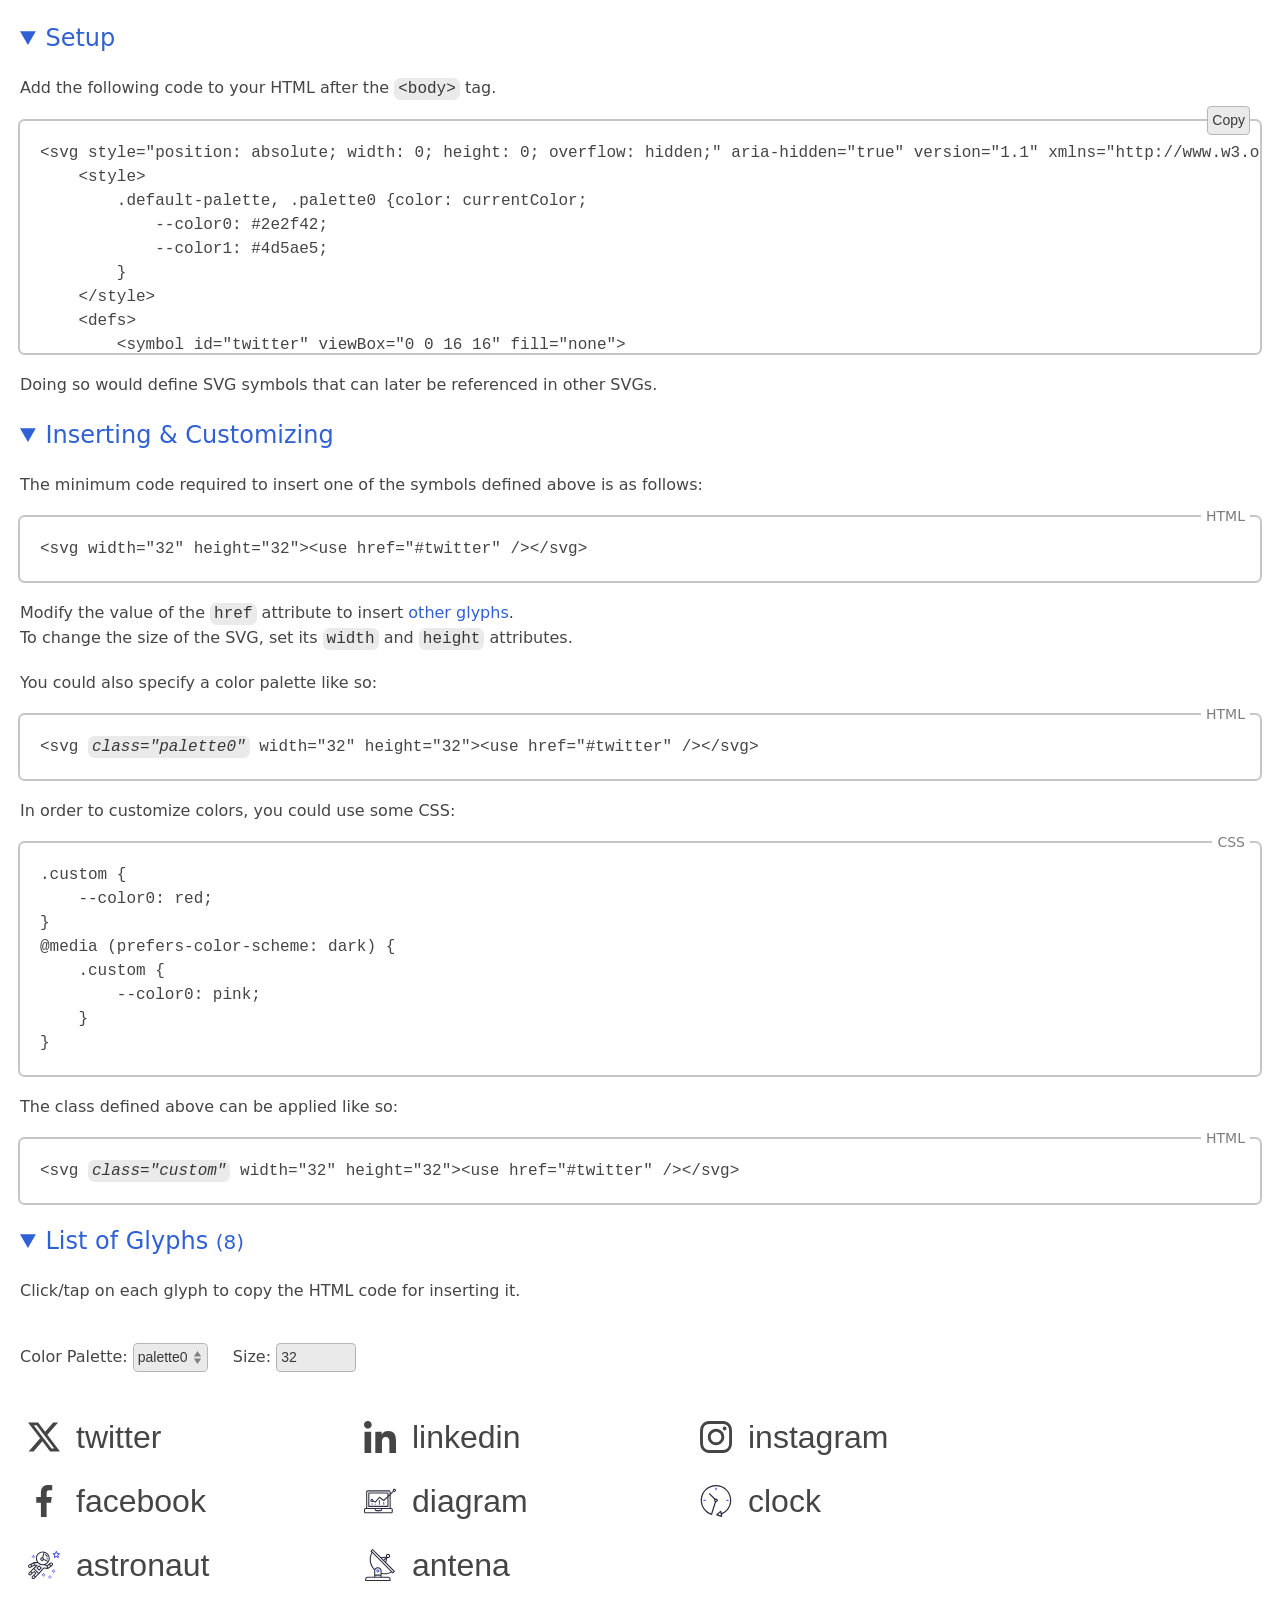
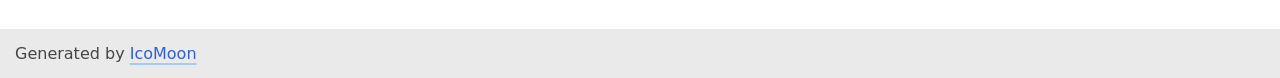
==== images/demo.html @ 9a9a21f9 "Initial commit" ====
<!doctype html>
<html lang="en">
<head>
    <title>SVG symbol defs | Demo &amp; Reference</title>
    <meta charset="utf-8">
    <meta name="viewport" content="width=device-width, initial-scale=1">
    <meta name="description" content="">
    <!-- The following CSS is not required for using generated glyphs. -->
    <style>::selection{color:var(--off7);background:var(--blue2)}a{color:var(--blue0);text-decoration:none}a:active{color:var(--off7)}@media (hover){a:hover{color:var(--off7)}}.decoratedLinks a{text-decoration:underline;text-decoration-thickness:2px;text-decoration-skip-ink:none;text-decoration-color:var(--color, var(--blue2));text-underline-offset:4px;transition:text-decoration .3s,text-decoration-color .5s,text-underline-offset .3s,color .2s}.decoratedLinks a:hover{--color: var(--off5);text-underline-offset:6px}.decoratedLinks ._noLine,.undecoratedLinks a{text-decoration:none}.decoratedLinks a:focus-visible{text-decoration:none}@keyframes focusRingAnimation{0%{outline-width:4px}}:root,:root.light{color-scheme:light;background:var(--on2);color:var(--fg);font-family:ui-sans-serif,system-ui,-apple-system,sans-serif;font-size:16px;line-height:1.5;--bg: #eaeaea;--fg: #454545;--red-rgb: 215, 0, 21;--red: rgb(var(--red-rgb));--orange: rgb(242, 141, 0);--green: #00a100;--focus: rgba(0, 195, 255, .8);--blue0: #3060d5;--blue2: #a2ccf2;--on2: #fff;--off4: rgba(0, 0, 0, .2254);--off5: rgba(0, 0, 0, .5127);--off6: rgba(0, 0, 0, .7659);--off7: #000}@media (prefers-color-scheme: dark){:root{color-scheme:dark;--bg: #242424;--fg: #bababa;--red-rgb: 255, 105, 97;--red: rgb(var(--red-rgb));--orange: rgb(255, 159, 10);--green: #5eba6e;--focus: rgba(0, 137, 179, .8);--blue0: #8abbef;--blue2: #3e6486;--on2: #000;--off4: rgba(255, 255, 255, .1649);--off5: rgba(255, 255, 255, .4257);--off6: rgba(255, 255, 255, .8142);--off7: #fff}}:root.dark{color-scheme:dark;--bg: #242424;--fg: #bababa;--red-rgb: 255, 105, 97;--red: rgb(var(--red-rgb));--orange: rgb(255, 159, 10);--green: #5eba6e;--focus: rgba(0, 137, 179, .8);--blue0: #8abbef;--blue2: #3e6486;--on2: #000;--off4: rgba(255, 255, 255, .1649);--off5: rgba(255, 255, 255, .4257);--off6: rgba(255, 255, 255, .8142);--off7: #fff}.mvn{margin-bottom:0;margin-top:0}.rltv{position:relative}.monospace,code,pre{font-family:ui-monospace,SFMono-Regular,SF Mono,Menlo,Consolas,Liberation Mono,monospace}body{margin:0;min-height:calc(100vh - 20px);padding-top:20px}details,section{padding:0 20px}details{margin-bottom:20px}details[open]{margin-bottom:0}summary{color:var(--blue0);cursor:default;font-size:1.5em;width:fit-content}summary:hover,summary:active{color:var(--off7)}h1,summary{font-weight:500}h1,strong,code,em{color:var(--off6)}code,em{background:var(--bg);box-shadow:0 0 0 2px var(--bg);margin:0 2px;padding:0 2px}footer{background:var(--bg);line-height:19px;margin-top:20px;padding:15px;position:sticky;top:100%}p{max-width:76ch}p,pre{margin-bottom:20px;margin-top:20px}ul{list-style-position:inside;margin:20px 0;padding:20px}.br0,a,button,code,em,input,pre,select,summary,textarea,ul{border-radius:4.5px}input,select,.copy{box-shadow:inset 0 0 0 1px var(--off4);background-color:var(--bg);border:0;color:var(--off6);font-size:14px;line-height:19px;margin:0;padding:5px}input:hover,input:active,select:hover,select:active,.copy:hover,.copy:active{color:var(--off7);box-shadow:inset 0 0 0 1px var(--off5)}input:focus,select:focus,.copy:focus{box-shadow:none}select{appearance:none;background-image:url([data-uri]);background-position:right center;background-repeat:no-repeat;background-size:1.5em 50%;padding-right:20px}label{display:inline-block;margin:20px 20px 0 0}:focus-visible{outline:3px solid;outline-color:var(--focus);box-shadow:none}:focus-visible:not(:invalid){animation:focusRingAnimation .2s}pre{box-shadow:0 0 0 2px var(--off4);overflow:scroll;padding:20px;position:relative}textarea{background:none;border:0;box-shadow:0 0 0 2px var(--off4);color:var(--fg);display:block;font-size:1rem;margin:10px 0;min-height:1.5em;padding:5px;resize:vertical;width:calc(100% - 10px)}[data-lang]{position:relative}[data-lang]:after{background:var(--on2);border-radius:4.5px;color:var(--off5);content:attr(data-lang);font-size:14px;line-height:1;padding:2px 5px;position:absolute;right:10px;top:-.7em}.copy{position:absolute;right:10px;top:-15px}.copy:disabled{background:var(--on2);box-shadow:inset 0 0 0 1px var(--green);color:var(--green);font-weight:600}
._demo_glyphs {
    background: var(--background, transparent);
    display: flex;
    flex-wrap: wrap;
    margin: 20px -20px 0;
    padding: 5px 20px 20px;
}

._demo_glyph {
    background: none;
    border: none;
    color: var(--color);
    font-family: sans-serif !important;
    font-size: var(--glyph-size);
    line-height: 1;
    margin: 1rem 1rem 0 0;
    overflow: hidden;
    padding: 0.5rem;
    padding: max(0.5rem, 0.15625em);
    text-align: left;
    text-overflow: ellipsis;
    white-space: nowrap;
    width: 10em;
    width: max(10em, 15rem);
}
._demo_glyph span {
    pointer-events: none;
}
.glyphTitle {
    overflow: hidden;
    text-overflow: ellipsis;
    line-height: 1.25;
}
button._demo_glyph:hover {
    box-shadow: 0 0 0 2px var(--color, var(--off4));
}
button._demo_glyph:active {
    box-shadow: 0 0 0 2px var(--color, var(--fg));
}
button._demo_glyph._demo_copied {
    box-shadow: 0 0 0 2px var(--green);
}
._demo_copied {
    position: relative;
}
._demo_copied::before {
    content: "";
}
._demo_copied::after {
    align-items: center;
    background: linear-gradient(to left, var(--background, var(--on2)) 8ch, transparent);
    color: var(--color, var(--green));
    content: "✓ Copied";
    display: flex;
    font-family: ui-sans-serif,system-ui,-apple-system,sans-serif !important;
    font-size: max(1rem, 0.5em);
    height: 100%;
    justify-content: right;
    line-height: 1;
    padding-right: 0.5em;
    position: absolute;
    right: 0;
    top: 0;
    width: 50%;
}
#_demo_defs-wrapper {position: relative;} #_demo_setup {max-height: 8lh;} #_demo_size {width: 5em;} ._demo_glyph svg {vertical-align: top; flex-shrink: 0; margin-right: 1rem; pointer-events: none;} body {--glyph-size: 32px;}</style>
</head>
<body>
<svg style="position: absolute; width: 0; height: 0; overflow: hidden;" aria-hidden="true" version="1.1" xmlns="http://www.w3.org/2000/svg" xmlns:xlink="http://www.w3.org/1999/xlink">
    <style>
        .default-palette, .palette0 {color: currentColor;
            --color0: #2e2f42;
            --color1: #4d5ae5;
        }
    </style>
    <defs>
        <symbol id="twitter" viewBox="0 0 16 16" fill="none">
            <path fill="currentColor" d="M12.6 0.75h2.454l-5.36 6.142L16 15.25h-4.937l-3.867-5.07-4.425 5.07H0.316l5.733-6.57L0 0.75h5.063l3.495 4.633zM11.74 13.778h1.36L4.323 2.145H2.865z" />
            <defs>
                <clipPath id="clip0_1090495_2">
                    <rect fill="#fff" width="16" height="16" />
                </clipPath>
            </defs>
        </symbol>
        <symbol id="linkedin" viewBox="0 0 16 16" fill="none">
            <g fill="currentColor" clip-path="url(#clip0_1090495_2)">
                <path d="M15.996 16l4e-3-6e-4v-5.868c0-2.8707-0.618-5.082-3.974-5.082-1.6133 0-2.696 0.8853-3.138 1.7246l-0.0466 0 0-1.4566-3.182 0 0 10.682h3.3133V10.71c0-1.3926 0.264-2.7393 1.9887-2.7393 1.6993 0 1.7246 1.5893 1.7246 2.8287V16z" />
                <path d="M0.264 5.318l3.3174 0 0 10.682H0.264z" />
                <path d="M1.9214 0C0.8607 0 0 0.8607 0 1.9213s0.8607 1.9394 1.9214 1.9394 1.9213-0.8787 1.9213-1.9394C3.842 0.8607 2.9814 0 1.9214 0z" />
            </g>
        </symbol>
        <symbol id="instagram" viewBox="0 0 16 16" fill="none">
            <g fill="currentColor" clip-path="url(#clip0_1090495_2)">
                <path d="M15.9843 4.704c-0.0375-0.8501-0.175-1.4346-0.3719-1.941-0.2032-0.5376-0.5157-1.0189-0.9252-1.419-0.4001-0.4063-0.8846-0.7221-1.4159-0.922-0.5094-0.197-1.0908-0.3345-1.941-0.3719C10.4738 94e-4 10.2019 0 8.0296 0 5.8573 0 5.5854 94e-4 4.7321 0.0469 3.882 0.0844 3.2975 0.222 2.7912 0.4188 2.2535 0.6219 1.7722 0.9345 1.3721 1.344 0.9658 1.7441 0.6501 2.2286 0.45 2.7599 0.2531 3.2694 0.1156 3.8507 0.0781 4.7009c-0.0406 0.8565-0.05 1.1284-0.05 3.3007 0 2.1723 94e-4 2.4442 0.0469 3.2975 0.0374 0.8501 0.175 1.4346 0.372 1.941 0.2031 0.5376 0.5188 1.0189 0.9251 1.419 0.4001 0.4063 0.8846 0.7221 1.4159 0.9221 0.5095 0.1969 1.0908 0.3344 1.9411 0.3719C5.5823 15.9907 5.8543 16 8.0266 16c2.1723 0 2.4442-93e-4 3.2975-0.0469 0.8501-0.0375 1.4346-0.175 1.9409-0.3719 1.0753-0.4158 1.9254-1.2659 2.3412-2.3411 0.1968-0.5095 0.3344-1.0909 0.3719-1.941 0.0375-0.8533 0.0469-1.1252 0.0469-3.2975 0-2.1723-32e-4-2.4442-0.0407-3.2976zM14.5435 11.2366c-0.0345 0.7814-0.1657 1.2033-0.2751 1.4846-0.2689 0.6971-0.8221 1.2503-1.5191 1.5191-0.2813 0.1094-0.7063 0.2407-1.4847 0.275-0.8439 0.0376-1.097 0.0469-3.2318 0.0469-2.1348 0-2.3911-93e-4-3.232-0.0469-0.7814-0.0343-1.2033-0.1656-1.4846-0.275-0.3469-0.1282-0.6626-0.3313-0.9189-0.597-0.2657-0.2595-0.4688-0.572-0.597-0.9189-0.1094-0.2813-0.2407-0.7064-0.275-1.4847-0.0376-0.8439-0.0469-1.0971-0.0469-3.2319 0-2.1348 93e-4-2.3911 0.0469-3.2318 0.0343-0.7814 0.1656-1.2034 0.275-1.4847 0.1282-0.347 0.3313-0.6626 0.6002-0.919 0.2593-0.2657 0.5719-0.4688 0.9189-0.5969C3.6007 1.666 4.0258 1.5347 4.804 1.5003 5.6479 1.4628 5.9012 1.4534 8.0359 1.4534c2.1379 0 2.391 94e-4 3.2319 0.0469 0.7814 0.0344 1.2034 0.1657 1.4847 0.2751 0.3468 0.1281 0.6626 0.3312 0.9189 0.5969 0.2656 0.2594 0.4688 0.572 0.597 0.919 0.1094 0.2813 0.2406 0.7063 0.2751 1.4847 0.0375 0.8439 0.0469 1.097 0.0469 3.2318 0 2.1348-94e-4 2.3849-0.0469 3.2288z" />
                <path d="M8.0297 3.8914c-2.2692 0-4.1102 1.8409-4.1102 4.1101 0 2.2693 1.841 4.1102 4.1102 4.1102 2.2692 0 4.1101-1.8409 4.1101-4.1102 0-2.2692-1.8409-4.1101-4.1102-4.1101zM8.0297 10.6677c-1.4721 0-2.6662-1.194-2.6662-2.6662s1.1941-2.6661 2.6662-2.6661c1.4722 0 2.6661 1.1939 2.6661 2.6661s-1.1939 2.6662-2.6661 2.6662z" />
                <path d="M13.262 3.7289c0 0.5299-0.4297 0.9595-0.9597 0.9595-0.5299 0-0.9595-0.4296-0.9595-0.9595 0-0.53 0.4296-0.9596 0.9595-0.9596 0.53 0 0.9597 0.4296 0.9597 0.9596z" />
            </g>
        </symbol>
        <symbol id="facebook" viewBox="0 0 16 16" fill="none">
            <path fill="currentColor" d="M10.6647 2.6567l1.4606 0v-2.544C11.8733 0.078 11.0067 0 9.9973 0 7.8913 0 6.4487 1.3247 6.4487 3.7593l0 2.2407h-2.324l0 2.844h2.324l0 7.156H9.298V8.8447l2.23 0 0.354-2.844-2.5847 0 0-1.9594c7e-4-0.822 0.222-1.3846 1.3674-1.3846z" />
        </symbol>
        <symbol id="diagram" viewBox="0 0 64 64" fill="none">
            <g fill="var(--color1, #4d5ae5)" clip-path="url(#clip0_1065735_1558)">
                <path d="M29.851 29.9292h2.1323v9.595H29.851z" />
                <path d="M38.3799 34.1936h2.1322v5.3306h-2.1322z" />
                <path d="M21.3222 37.392h2.1322v2.1322h-2.1322z" />
                <path d="M14.9255 36.3258h2.1322v3.1983h-2.1322z" />
                <path fill="var(--color0, #2e2f42)" d="M3.1983 56.5819h51.1732c1.7663 0 3.1984-1.432 3.1984-3.1983v-4.2644c0-1.7663-1.4321-3.1984-3.1984-3.1984h-1.0661V19.3342l6.0557-5.7366c1.4055 0.6929 3.1067 0.2723 4.0265-0.9973 0.9204-1.2692 0.7913-3.0167-0.305-4.1369S60.2424 7.176 58.953 8.0677c-1.2889 0.8923-1.747 2.5836-1.0849 4.0042l-4.5627 4.3253v-2.4596c0-1.7663-1.432-3.1983-3.1983-3.1983H7.4628c-1.7663 0-3.1984 1.432-3.1984 3.1983l0 31.9832H3.1983C1.4321 45.9208 0 47.3529 0 49.1192v4.2644c0 1.7663 1.4321 3.1983 3.1983 3.1983zM60.7682 9.6731c0.5887 0 1.0661 0.4774 1.0661 1.0662 0 0.5887-0.4774 1.0661-1.0661 1.0661-0.5888 0-1.0661-0.4774-1.0661-1.0661 0-0.5888 0.4773-1.0662 1.0661-1.0662zM6.3967 13.9376c0-0.5888 0.4773-1.0661 1.0661-1.0661h42.6443c0.5887 0 1.0661 0.4773 1.0661 1.0661v4.4773l-2.1322 2.026v-4.3711c0-0.5888-0.4774-1.0661-1.0661-1.0661H9.595c-0.5888 0-1.0661 0.4773-1.0661 1.0661l0 26.6527c0 0.5888 0.4773 1.0661 1.0661 1.0661h38.3799c0.5887 0 1.0661-0.4773 1.0661-1.0661V23.3738l2.1322-2.0203v24.5673H6.3967zM15.9916 27.797c-1.4424-42e-4-2.709 0.9568-3.0926 2.3472-0.3837 1.3904 0.2103 2.8652 1.4508 3.6012 1.24 0.7361 2.8199 0.5513 3.8563-0.4518l3.7059 1.8594c0.4305 0.2155 0.9526 0.1146 1.2727-0.2452l7.8777-8.8625 7.7438 5.8027c0.4154 0.3113 0.9954 0.278 1.3722-0.0786l6.7304-6.3753v16.2623H10.6611V17.1359h36.2477v5.3207l-7.543 7.1431-7.8089-5.8542c-0.4435-0.3322-1.0677-0.2697-1.4362 0.1442l-7.9859 8.9854-2.9855-1.493c0.0219-0.1281 0.0354-0.2572 0.0407-0.3868 0-1.7662-1.4321-3.1983-3.1984-3.1983zM17.0577 30.9953c0 0.5888-0.4773 1.0661-1.0661 1.0661-0.5887 0-1.0661-0.4773-1.0661-1.0661 0-0.5887 0.4774-1.0661 1.0661-1.0661 0.5888 0 1.0661 0.4774 1.0661 1.0661zM23.4544 48.0531h10.6611v1.0661c0 0.5887-0.4774 1.0661-1.0661 1.0661h-8.5289c-0.5888 0-1.0661-0.4774-1.0661-1.0661zM2.1322 49.1192c0-0.5888 0.4774-1.0661 1.0661-1.0661h18.1239v1.0661c0 1.7662 1.432 3.1983 3.1983 3.1983h8.5289c1.7662 0 3.1983-1.4321 3.1983-3.1983v-1.0661h18.1238c0.5888 0 1.0661 0.4773 1.0661 1.0661v4.2644c0 0.5887-0.4773 1.0661-1.0661 1.0661H3.1983c-0.5887 0-1.0661-0.4774-1.0661-1.0661z" />
            </g>
            <defs>
                <clipPath id="clip0_1065735_1558">
                    <rect fill="#fff" width="64" height="64" />
                </clipPath>
            </defs>
        </symbol>
        <symbol id="clock" viewBox="0 0 64 64" fill="var(--color1, #4d5ae5)">
            <path fill="var(--color0, #2e2f42)" d="M62.5933 30.6025C62.5899 13.6978 48.8828-34e-4 31.9776 0 15.0728 34e-4 1.3716 13.7109 1.375 30.6157c3e-3 13.3159 8.6138 25.1021 21.2989 29.1524 0.121 0.0381 0.247 0.0576 0.3735 0.0571 0.2412-5e-4 0.4775-0.0649 0.685-0.1875 0.2701-0.1597 0.4717-0.4136 0.5665-0.7129l7.7299-24.5c2.1133-0.0107 3.8174-1.7329 3.8062-3.8457-0.0108-2.1133-1.7324-3.8174-3.8457-3.8066-0.5684 24e-4-1.1294 0.1333-1.6402 0.3828L20.1372 16.9419c-0.5068-0.4893-1.3139-0.4751-1.8032 0.0312-0.4775 0.4947-0.4775 1.2779 0 1.7725l10.2066 10.2183c-0.7832 1.5986-0.3355 3.5283 1.0727 4.6181l-7.3652 23.3457C7.6924 51.5659 0.2393 35.4199 5.6011 20.8643 10.9629 6.3086 27.1089-1.1445 41.6646 4.2173c14.5556 5.3618 22.0088 21.5083 16.647 36.0635-2.6197 7.1113-8.002 12.8623-14.9244 15.9467l-0.7959-3.7485c-0.1455-0.689-0.8227-1.1294-1.5117-0.9834-0.2173 0.0464-0.4189 0.1485-0.5849 0.2964l-7.6739 6.8511c-0.5263 0.4682-0.5732 1.2744-0.1045 1.8008 0.1524 0.1709 0.3477 0.2978 0.5664 0.3676l9.7974 3.127c0.6704 0.2153 1.3887-0.1533 1.604-0.8242 0.0684-0.2119 0.0796-0.4375 0.0337-0.6553l-0.7822-3.6782c11.3286-4.7759 18.6841-15.8843 18.6577-28.1783zM31.9844 29.3272c0.7041 0 1.2754 0.5712 1.2754 1.2753 0 0.7046-0.5713 1.2754-1.2754 1.2754-0.7046 0-1.2754-0.5708-1.2754-1.2754 0-0.7041 0.5708-1.2753 1.2754-1.2753zM36.1851 59.0552l4.3681-3.8965 1.2056 5.6807z" />
            <path d="M30.709 6.3701v2.5508c0 0.7046 0.5708 1.2754 1.2754 1.2754 0.7041 0 1.2754-0.5708 1.2754-1.2754V6.3701c0-0.7041-0.5713-1.2754-1.2754-1.2754-0.7046 0-1.2754 0.5713-1.2754 1.2754z" />
            <path d="M7.752 29.3271c-0.7046 0-1.2754 0.5713-1.2754 1.2754 0 0.7046 0.5708 1.2754 1.2754 1.2754h2.5508c0.7045 0 1.2753-0.5708 1.2753-1.2754 0-0.7041-0.5708-1.2754-1.2753-1.2754z" />
            <path d="M56.2163 31.8779c0.7046 0 1.2754-0.5708 1.2754-1.2754 0-0.7041-0.5708-1.2754-1.2754-1.2754h-2.5508c-0.7041 0-1.2754 0.5713-1.2754 1.2754 0 0.7046 0.5713 1.2754 1.2754 1.2754z" />
        </symbol>
        <symbol id="astronaut" viewBox="0 0 64 64" fill="var(--color1, #4d5ae5)">
            <path d="M63.9481 9.0481c-0.1259-0.3851-0.4587-0.6666-0.8608-0.7254L59.2665 7.767 57.5566 4.3046c-0.3584-0.7297-1.5541-0.7297-1.9125-1e-4L53.9342 7.767l-3.821 0.5559c-0.4021 0.0586-0.7348 0.3392-0.8618 0.7253-0.1248 0.3861-0.0214 0.8106 0.2698 1.0933l2.766 2.6956-0.6528 3.8059c-0.0683 0.4 0.096 0.8043 0.4235 1.0433 0.3318 0.2411 0.7648 0.2709 1.1243 0.081l3.4176-1.7974 3.4177 1.7974c0.1558 0.0821 0.3275 0.1226 0.4971 0.1226 0.2208 0 0.4417-0.0682 0.6273-0.2037 0.3285-0.2389 0.4928-0.6433 0.4235-1.0433l-0.6527-3.8059 2.7659-2.6956c0.2897-0.2837 0.3944-0.7073 0.2695-1.0934zM59.0223 11.702c-0.2507 0.2443-0.3659 0.5984-0.3062 0.9441l0.3819 2.2282-2.001-1.0517c-0.1558-0.0822-0.3264-0.1227-0.4972-0.1227-0.1706 0-0.3402 0.0405-0.4971 0.1227l-2.0011 1.0517 0.3818-2.2282c0.0598-0.3457-0.0555-0.6987-0.3061-0.9441l-1.6203-1.5786 2.2379-0.3254c0.3478-0.0501 0.6476-0.2687 0.8033-0.5835l1.0005-2.0267 1.0005 2.0266c0.1558 0.3146 0.4555 0.5334 0.8033 0.5835l2.2379 0.3254z" />
            <path d="M52.2669 41.0444h-2.1334v2.1334h2.1334z" />
            <path d="M52.2669 45.3112h-2.1334v2.1334h2.1334z" />
            <path d="M54.4004 43.1778h-2.1335v2.1334h2.1335z" />
            <path d="M50.1335 43.1778h-2.1333v2.1334h2.1333z" />
            <path d="M44.8001 52.778h-2.1334v2.1333h2.1334z" />
            <path d="M44.8001 57.0446h-2.1334v2.1334h2.1334z" />
            <path d="M46.9336 54.9114l-2.1335-1e-4v2.1333l2.1335 2e-4z" />
            <path d="M42.6667 54.9113l-2.1334 1e-4v2.1334l2.1334-2e-4z" />
            <path d="M32 48.5113h-2.1334v2.1334H32z" />
            <path d="M32 52.778h-2.1334v2.1333H32z" />
            <path d="M34.1334 50.6445 32 50.6447v2.1333l2.1334-1e-4z" />
            <path d="M29.8666 50.6447l-2.1334-2e-4v2.1334l2.1334 1e-4z" />
            <path d="M11.733 12.244H9.5996l0 2.1334h2.1334z" />
            <path d="M11.733 16.5107H9.5996l0 2.1335h2.1334z" />
            <path d="M13.8663 14.3774H11.733v2.1333l2.1333 1e-4z" />
            <path d="M9.5996 14.3774H7.4662l0 2.1334 2.1334-1e-4z" />
            <path fill="var(--color0, #2e2f42)" d="M49.4295 28.3189c-0.5749-0.7755-1.4186-1.2746-2.3765-1.4091-0.9622-0.1365-1.9116 0.1162-2.6796 0.704l-2.5035 1.9189-11e-4 11e-4-3.7954 2.8342-2.7157-1.0817c4.8427-2.1728 8.2273-7.0166 8.2273-12.6402 0-7.646-6.2454-13.8668-13.9223-13.8668s-13.9222 6.2208-13.9222 13.8668c0 2.7713 0.8287 5.3484 2.24 7.5169l-5.5276-0.048c-32e-4 0-64e-4 0-96e-4 0-0.0171 0-0.0309 85e-4-0.0469 96e-4-0.1056 43e-4-0.2091 0.0257-0.3104 0.0619-0.0256 96e-4-0.0522 0.015-0.0767 0.0266-0.0128 54e-4-0.0256 64e-4-0.0384 0.0128l-6.4662 3.1925c-11e-4 0-21e-4 0-21e-4 1e-3l-3.7868 1.8211c-0.0417 0.0181-0.0843 0.0426-0.1259 0.0703-1.5094 1.0048-2.0236 2.9782-1.1968 4.591 0.4405 0.8576 1.1904 1.4891 2.112 1.7781 0.3553 0.1109 0.7179 0.1654 1.0784 0.1654 0.5793 0 1.1532-0.1419 1.6789-0.4224l2.7756-1.4762 4.528-2.3382 2.7137-0.016L4.3963 44.4237c-1e-3 11e-4-21e-4 11e-4-33e-4 21e-4l-2.6774 2.6666c-0.6325 0.6294-0.9802 1.4646-0.9802 2.3553 0 0.8897 0.3477 1.7269 0.9802 2.3574 0.6497 0.6464 1.5041 0.9707 2.3584 0.9707 0.8556 0 1.7088-0.3243 2.3606-0.9707l2.6283-2.6176 3.4816-2.5996 1.8017 1.7942-3.5233 3.5083c-1e-3 11e-4-21e-4 11e-4-33e-4 21e-4l-2.6774 2.6667c-0.6325 0.6294-0.9802 1.4645-0.9802 2.3553 0 0.8896 0.3477 1.7269 0.9802 2.3574 0.6497 0.6464 1.5052 0.9706 2.3596 0.9706 0.8544 0 1.7099-0.3242 2.3605-0.9706l6.9632-6.9334c12e-4-11e-4 12e-4-21e-4 22e-4-32e-4l2.0192-2.0001-75e-4-75e-4c0.0128-0.0127 0.0309-0.0171 0.0438-0.0308l10.3319-11.3165 6.942 0.9878c0.0501 75e-4 0.1002 0.0106 0.1504 0.0106 0.1291 0 0.2538-0.0308 0.3744-0.0767 0.0352-0.0128 0.0661-0.0299 0.0992-0.0469 0.0384-0.0192 0.0789-0.0299 0.1153-0.0544l6.4267-4.2667c0.0235-0.016 0.0362-0.0416 0.0586-0.0586 0.0256-0.0202 0.0576-0.0287 0.081-0.0512l2.5429-2.3819c1.3232-1.2398 1.5055-3.2707 0.4239-4.7235zM4.2608 35.5403c-0.3466 0.1856-0.7403 0.2228-1.1168 0.1035-0.3734-0.1163-0.6762-0.3713-0.8534-0.7158-0.3221-0.6272-0.1355-1.391 0.4288-1.8038l2.6273-1.264 0.8981 2.6251zM11.255 31.8848 8.1585 33.4849 7.2807 30.9183l4.0535-2.0011zM41.4539 18.644c0 1.8368-0.4384 3.5692-1.1979 5.119l-8.3628-3.7985c-0.0875-1.1466-0.6826-2.1504-1.5765-2.7755l2.928-9.7207c4.7554 1.5127 8.2092 5.949 8.2092 11.1757zM17.876 18.644c0-6.4695 5.2886-11.7336 11.7889-11.7336 0.5057-1e-4 1.0006 0.0426 1.4902 0.1045l-2.8641 9.5074c-0.0383-12e-4-0.0746-0.0118-0.1141-0.0118-2.0651 0-3.7452 1.6747-3.7452 3.7334s1.6801 3.7335 3.7452 3.7335c1.3888 0 2.5888-0.7669 3.2363-1.8892l7.7249 3.5094c-2.1494 2.8928-5.5895 4.7799-9.4733 4.7799-6.5002 0-11.7888-5.2641-11.7888-11.7336zM29.7887 20.244c0 0.8822-0.7233 1.6001-1.6118 1.6001s-1.6118-0.7179-1.6118-1.6001c0-0.8821 0.7233-1.6 1.6118-1.6s1.6118 0.7179 1.6118 1.6zM4.9297 50.2925c-0.4725 0.4683-1.2374 0.4673-1.7088 11e-4-0.2273-0.2272-0.352-0.5269-0.352-0.8459 0-0.3178 0.1248-0.6176 0.352-0.8426l1.9242-1.9169 1.7024 1.695zM11.3574 57.7594c-0.4725 0.4682-1.2384 0.4693-1.7099 11e-4-0.2273-0.2273-0.352-0.5269-0.352-0.8459 0-0.3179 0.1247-0.6176 0.352-0.8426l1.9254-1.9179 1.7035 1.695zM18.3208 50.8216c-12e-4 1e-3-22e-4 1e-3-33e-4 22e-4l-3.5297 3.52-1.7035-1.695 3.5264-3.5104c0 0 0 0 0-1e-3 12e-4-12e-4 22e-4-12e-4 33e-4-22e-4 0.08-0.08 0.1301-0.176 0.1792-0.2709 0.0139-0.0277 0.0405-0.0512 0.0523-0.08 0.0331-0.0821 0.0384-0.1706 0.0512-0.2571 64e-4-0.0491 0.0278-0.0949 0.0278-0.1451 0-0.0715-0.0256-0.1408-0.0405-0.2113-0.0128-0.064-0.0128-0.1291-0.0374-0.1908-0.0405-0.1003-0.1099-0.1888-0.1824-0.2753-0.0202-0.0235-0.0277-0.0534-0.0501-0.0757 0 0 0 0-11e-4 0-11e-4-1e-3-11e-4-33e-4-21e-4-43e-4l-3.214-3.2c-0.0341-0.0342-0.0778-0.048-0.1162-0.0768-0.0565-0.0437-0.1109-0.0842-0.1739-0.1152-0.0607-0.0299-0.1226-0.048-0.1866-0.0652-0.0683-0.0192-0.1344-0.0341-0.2059-0.0395-0.0651-42e-4-0.1259 22e-4-0.1909 97e-4-0.0715 85e-4-0.1386 0.0181-0.208 0.0405-0.0672 0.0213-0.1269 0.0543-0.1887 0.0896-0.0395 0.0224-0.0843 0.0299-0.1217 0.0576l-3.5466 2.6475-1.8017-1.7941 4.798-4.7723 8.7212 8.5772zM31.9584 36.7883c-0.0309-43e-4-0.0598 75e-4-0.0907 54e-4-0.0779-43e-4-0.1525 11e-4-0.2304 0.0138-0.0607 0.0107-0.1183 0.0224-0.176 0.0427-0.0682 0.0235-0.1301 0.0555-0.1931 0.0938-0.0597 0.0363-0.1141 0.0747-0.1664 0.1227-0.0256 0.0223-0.0565 0.0331-0.08 0.0586l-9.3965 10.2914-8.6561-8.5133 5.6662-5.6363c0.4171-0.416 0.4192-1.0913 32e-4-1.5094-0.2101-0.2101-0.4863-0.3136-0.7626-0.3125l-4.4374 0.0256 0.0555-3.2149 6.2081 0.0534c2.5301 2.5878 6.0587 4.2017 9.9627 4.2017 0.8747 0 1.7281-0.0907 2.559-0.2454 0.08 0.064 0.1588 0.1291 0.2592 0.1696l4.8193 1.9201 0.6613 3.2874zM40.0406 37.1445l-0.6261-3.1158 2.8928-2.16 1.8934 2.5131zM47.5478 31.4826l-1.6757 1.5701-1.8624-2.4725 1.6629-1.2747c0.3103-0.2388 0.7019-0.336 1.0859-0.2858 0.3861 0.0543 0.7275 0.256 0.96 0.5685 0.4331 0.5835 0.3595 1.3974-0.1707 1.8944z" />
            <path fill="var(--color0, #2e2f42)" d="M27.2041 37.0881l-4.2859-4.2667c-0.4149-0.4149-1.0892-0.4149-1.5052 0l-4.2848 4.2667c-0.2005 0.2016-0.3136 0.4725-0.3136 0.7563 0 0.2837 0.112 0.5557 0.3136 0.7562l4.2848 4.2667c0.208 0.2069 0.4812 0.3104 0.7532 0.3104s0.545-0.1035 0.752-0.3104l4.2859-4.2667c0.2005-0.2005 0.3146-0.4725 0.3146-0.7562 0-0.2838-0.1131-0.5558-0.3146-0.7563zM22.1662 40.606l-2.7735-2.7616 2.7735-2.7617 2.7744 2.7617z" />
            <path fill="var(--color0, #2e2f42)" d="M34.3285 10.1415l-0.5153 2.0716c0.1419 0.0352 3.4753 0.9035 3.4753 4.2977h2.1334c-1e-4-4.0343-3.3313-5.9309-5.0934-6.3693z" />
            <path fill="var(--color0, #2e2f42)" d="M39.422 18.644h-2.1334v2.1335h2.1334z" />
        </symbol>
        <symbol id="antena" viewBox="0 0 64 64" fill="none">
            <path fill="var(--color0, #2e2f42)" d="M61.5463 44.1952 44.6599 27.1851l1.8741-9.231c0.4836 0.1888 0.9978 0.2875 1.5168 0.2912h0.0128c2.3846 0.0282 4.3404-1.882 4.3687-4.2665s-1.882-4.3404-4.2665-4.3687c-2.3846-0.0281-4.3404 1.882-4.3687 4.2666-6e-3 0.5102 0.0784 1.0174 0.2495 1.4982l-9.92 1.2107L17.9452 0.32C17.7467 0.1175 17.4757 23e-4 17.1921 0c-0.28 15e-4-0.5481 0.1129-0.7466 0.3104l-3.0251 3.008c-0.4164 0.4165-0.4164 1.0917 0 1.5083l1.6277 1.6512c-6.3061 11.5958-4.2578 25.9556 5.039 35.3258 0.0853 0.0816 0.1842 0.1476 0.2922 0.1952-0.0672 0.361-0.1022 0.7272-0.1045 1.0944v12.3734h-12.8C4.5308 55.4701 2.145 57.856 2.1415 60.8l0 2.1333C2.1415 63.5224 2.6191 64 3.2082 64h49.0666c0.5891 0 1.0667-0.4776 1.0667-1.0667V60.8c-35e-4-2.944-2.3893-5.3299-5.3333-5.3333h-12.8v-5.4838c2.0052 0.4206 4.0482 0.635 6.097 0.64 4.9163-53e-4 9.7543-1.2309 14.08-3.5669l1.6363 1.6459c0.1985 0.2025 0.4695 0.3177 0.7531 0.32 0.28-15e-4 0.5481-0.113 0.7466-0.3104l3.0251-3.008c0.4164-0.4166 0.4164-1.0918 0-1.5083zM46.5596 12.4661c0.8354-0.8309 2.1862-0.8272 3.017 82e-4 0.8309 0.8353 0.8272 2.1861-82e-4 3.0169-0.3998 0.3977-0.9409 0.6209-1.5049 0.6208h-64e-4c-1.1781-61e-4-2.1284-0.9661-2.1223-2.1444 3e-3-0.564 0.2291-1.1037 0.629-1.5015zM44.0487 19.4752l-1.1968 5.8912-2.351-2.3648zM42.837 17.6715l-3.84 3.8176-2.9707-2.9867zM48.0082 57.6c1.7673 0 3.2 1.4327 3.2 3.2v1.0667H4.2748l0-1.0667c0-1.7673 1.4327-3.2 3.2-3.2zM33.0748 53.3333v2.1334H22.4081v-2.1334zM22.4081 51.2v-8.1067c0-2.5877 2.3926-4.6933 5.3334-4.6933s5.3333 2.1056 5.3333 4.6933V51.2zM35.2082 47.808v-4.7147c0-3.7642-3.3494-6.8266-7.4667-6.8266-2.6622-0.0408-5.1515 1.3142-6.5622 3.5722-8.1154-8.5476-9.9429-21.2904-4.5572-31.7742l37.2037 37.4169c-5.7448 2.9224-12.3303 3.7452-18.6176 2.3264zM57.7863 46.4405 17.1815 5.5915 15.6721 4.0789l1.5094-1.504 15.8698 15.9595c75e-4 0 0.0118 0.0139 0.0193 0.0192l26.2293 26.3829z" />
            <path fill="var(--color1, #4d5ae5)" d="M27.7511 40.5333h-96e-4c-1.7673-26e-4-3.2021 1.4279-3.2048 3.1952-27e-4 1.7674 1.4279 3.2022 3.1952 3.2048h96e-4c1.7673 27e-4 3.2021-1.4278 3.2048-3.1952 26e-4-1.7673-1.4279-3.2021-3.1952-3.2048zM28.4978 44.4896c-0.2008 0.1997-0.473 0.3115-0.7563 0.3104-0.5891-31e-4-1.0641-0.4831-1.0611-1.0721 15e-4-0.282 0.1146-0.5519 0.3144-0.7508 0.1986-0.1975 0.4667-0.309 0.7467-0.3104 0.5891 3e-3 1.0641 0.483 1.0611 1.0721-15e-4 0.282-0.1146 0.5519-0.3144 0.7508z" />
        </symbol>
    </defs>
</svg>
    <details open>
        <summary>Setup</summary>
        <noscript>
        <p>
            See the source of this page and copy the SVG that appears after the
            <code>&lt;body&gt;</code> tag.<br>
            In other words, copy the lines starting with
            <code>&lt;svg style=&hellip;</code> and ending with
            <code>&lt;/svg&gt;</code>. Paste these lines after the
            <code>&lt;body&gt;</code> tag in your own HTML.
        </p>
        </noscript>
        <div class="_demo_js" style="display: none">
            <p>
                Add the following code to your HTML after the
                <code>&lt;body&gt;</code> tag.
                &nbsp;
            </p>
            <div id="_demo_defs-wrapper">
                <pre id="_demo_setup" readonly></pre>
                <button class="copy" id="_demo_copy">Copy</button>
            </div>
        </div>
        <p>
            Doing so would define SVG symbols that can later be referenced in
            other SVGs.
        </p>
    </details>
    <details open>
        <summary>Inserting &amp; Customizing</summary>
        <p>
            The minimum code required to insert one of the symbols defined above
            is as follows:
        </p>
        <div data-lang="HTML">
        <pre>&lt;svg width="32" height="32"&gt;&lt;use href="#twitter" /&gt;&lt;/svg&gt;</pre>
        </div>
        <p>
        Modify the value of the <code>href</code> attribute to insert
            <a href="#glyphs-top">other glyphs</a>.<br>
            To change the size of the SVG, set its <code>width</code> and
            <code>height</code> attributes.
        </p>
        <p>You could also specify a color palette like so:</p>
        <div data-lang="HTML">
        <pre>&lt;svg <em>class="palette0"</em> width="32" height="32"&gt;&lt;use href="#twitter" /&gt;&lt;/svg&gt;</pre>
        </div>
        <p>In order to customize colors, you could use some CSS:</p>
<div data-lang="CSS"><pre>
.custom {
    --color0: red;
}
@media (prefers-color-scheme: dark) {
    .custom {
        --color0: pink;
    }
}
</pre></div>
        <p>The class defined above can be applied like so:</p>
        <div data-lang="HTML">
        <pre>&lt;svg <em>class="custom"</em> width="32" height="32"&gt;&lt;use href="#twitter" /&gt;&lt;/svg&gt;</pre>
        </div>
    </details>
    <details open>
        <noscript>
            <p>Enable JavaScript for easier copying of codes to clipboard.</p>
        </noscript>
        <summary id="glyphs-top">List of Glyphs <small>(8)</small></summary>
        <div class="_demo_js" style="display: none">
            <p>Click/tap on each glyph to copy the HTML code for inserting it.</p>
            <label>
                Color Palette:
                <select id="_demo_palette">
                    <option value="0">palette0</option>
                </select>
            </label>
            <label>
                Size:
                <input id="_demo_size" type="number" value="32" min="8" max="99999" />
            </label>
        </div>
        <div class="_demo_glyphs">
            <div class="_demo_glyph"><svg width="32" height="32" class="default-palette"><use href="#twitter" /></svg><span class="overflowEllipsis">twitter</span></div>
            <div class="_demo_glyph"><svg width="32" height="32" class="default-palette"><use href="#linkedin" /></svg><span class="overflowEllipsis">linkedin</span></div>
            <div class="_demo_glyph"><svg width="32" height="32" class="default-palette"><use href="#instagram" /></svg><span class="overflowEllipsis">instagram</span></div>
            <div class="_demo_glyph"><svg width="32" height="32" class="default-palette"><use href="#facebook" /></svg><span class="overflowEllipsis">facebook</span></div>
            <div class="_demo_glyph"><svg width="32" height="32" class="default-palette"><use href="#diagram" /></svg><span class="overflowEllipsis">diagram</span></div>
            <div class="_demo_glyph"><svg width="32" height="32" class="default-palette"><use href="#clock" /></svg><span class="overflowEllipsis">clock</span></div>
            <div class="_demo_glyph"><svg width="32" height="32" class="default-palette"><use href="#astronaut" /></svg><span class="overflowEllipsis">astronaut</span></div>
            <div class="_demo_glyph"><svg width="32" height="32" class="default-palette"><use href="#antena" /></svg><span class="overflowEllipsis">antena</span></div>
        </div>
    </details>
    <footer>
        <p class="mvn decoratedLinks">Generated by <a href="https://icomoon.io">IcoMoon</a></p>
    </footer>
    <!-- The following script is not required for using generated glyphs. -->
    <script>
        const copiedClass = "_demo_copied";
        const defs = document.body.querySelectorAll("svg")[0].outerHTML;
        const glyphClass = "_demo_glyph";
        const wrapper = document.querySelector("._demo_glyphs");
        let q = "." + glyphClass + " svg";
        let tid;
        document.getElementById("_demo_setup").innerText = defs;
        document.getElementById("_demo_copy").addEventListener("click", function (e) {
            navigator.clipboard.writeText(defs).then(function () {
                e.target.disabled = true;
                e.target.textContent = "✓ Copied";
                clearTimeout(tid);
                tid = setTimeout(function () {
                    e.target.disabled = false;
                    e.target.textContent = "Copy";
                }, 1000);
            });
        }, false);
        document.querySelectorAll("._demo_js").forEach(function (x) {
            x.removeAttribute("style");
        });
        document.querySelectorAll("." + glyphClass).forEach(function (x) {
            try {
                x.setAttribute("title", x.childNodes[1].textContent.trim());
            } catch (ignore) {}
            x.outerHTML = x.outerHTML.replace(/<(\/?)div/, "<$1button");
        });
        document.body.addEventListener("click", function (e) {
            let className;
            let target = e.target;
            let text;
            if (target.classList.contains(glyphClass)) {
                try {
                    text = target.children[0].outerHTML;
                    navigator.clipboard.writeText(text).then(function () {
                        const xs = document.querySelectorAll("." + copiedClass);
                        xs.forEach(function (x) {
                            x.classList.remove(copiedClass);
                        });
                        clearTimeout(tid);
                        target.classList.add(copiedClass);
                        tid = setTimeout(function () {
                            target.classList.remove(copiedClass);
                        }, 1000);
                    });
                } catch (ignore) {}
            }
        }, false);
        const palette = document.getElementById("_demo_palette");
        function applyPalette() {
            const i = Number(palette.value);
            const className = (
                (palette.value === "" || Number.isNaN(i))
                ? "default-palette"
                : "palette" + i
            );
            document.querySelectorAll(q).forEach(function (x) {
                x.setAttribute("class", className);
            });
            const selected = palette.children[palette.selectedIndex];
            const background = selected.getAttribute("data-background");
            const foreground = selected.getAttribute("data-foreground");
            let style = [];
            if (background) {
                style.push(`--background: ${background}`);
            }
            if (foreground) {
                style.push(`--color: ${foreground}`);
            }
            style = style.join("; ");
            wrapper.setAttribute("style", style);
        }
        palette.addEventListener("change", applyPalette, false);
        applyPalette();
        document.getElementById("_demo_size").addEventListener("change", function (e) {
            let size = Number(e.target.value);
            if (size < 8) {
                size = 8;
                e.target.value = size;
            }
            if (!Number.isNaN(size)) {
                document.body.style.setProperty("--glyph-size", size + "px");
                document.querySelectorAll(q).forEach(function (svg) {
                    let width = Number(svg.getAttribute("width"));
                    let height = Number(svg.getAttribute("height"));
                    if (!isNaN(width) && !isNaN(height)) {
                        svg.setAttribute("height", size);
                        svg.setAttribute("width", width / height * size);
                    }
                });
            }
        }, false);
    (function () {
        const key = "color-scheme";
        const dark = "dark";
        const light = "light";
        const prefersDarkMedia = "(prefers-color-scheme: dark)";
        function system() {
            if (window.matchMedia(prefersDarkMedia).matches) {
                return dark;
            }
            return light;
        }
        function computed() {
            const value = localStorage.getItem(key);
            if (value === dark || value === light) {
                return value;
            }
            return system();
        }
        function setValue(value) {
            document.documentElement.classList.remove(light);
            document.documentElement.classList.remove(dark);
            if (value === system()) {
                localStorage.removeItem(key);
            } else {
                localStorage.setItem(key, value);
                document.documentElement.classList.add(value);
            }
        }
        document.body.addEventListener("keydown", function (e) {
            if (!e.shiftKey || e.code !== "Digit8") {
                return;
            }
            const newValue = (
                computed() === dark
                ? light
                : dark
            );
            setValue(newValue);
        }, false);
        setValue(computed());
    }());
    </script>
</body>
</html>
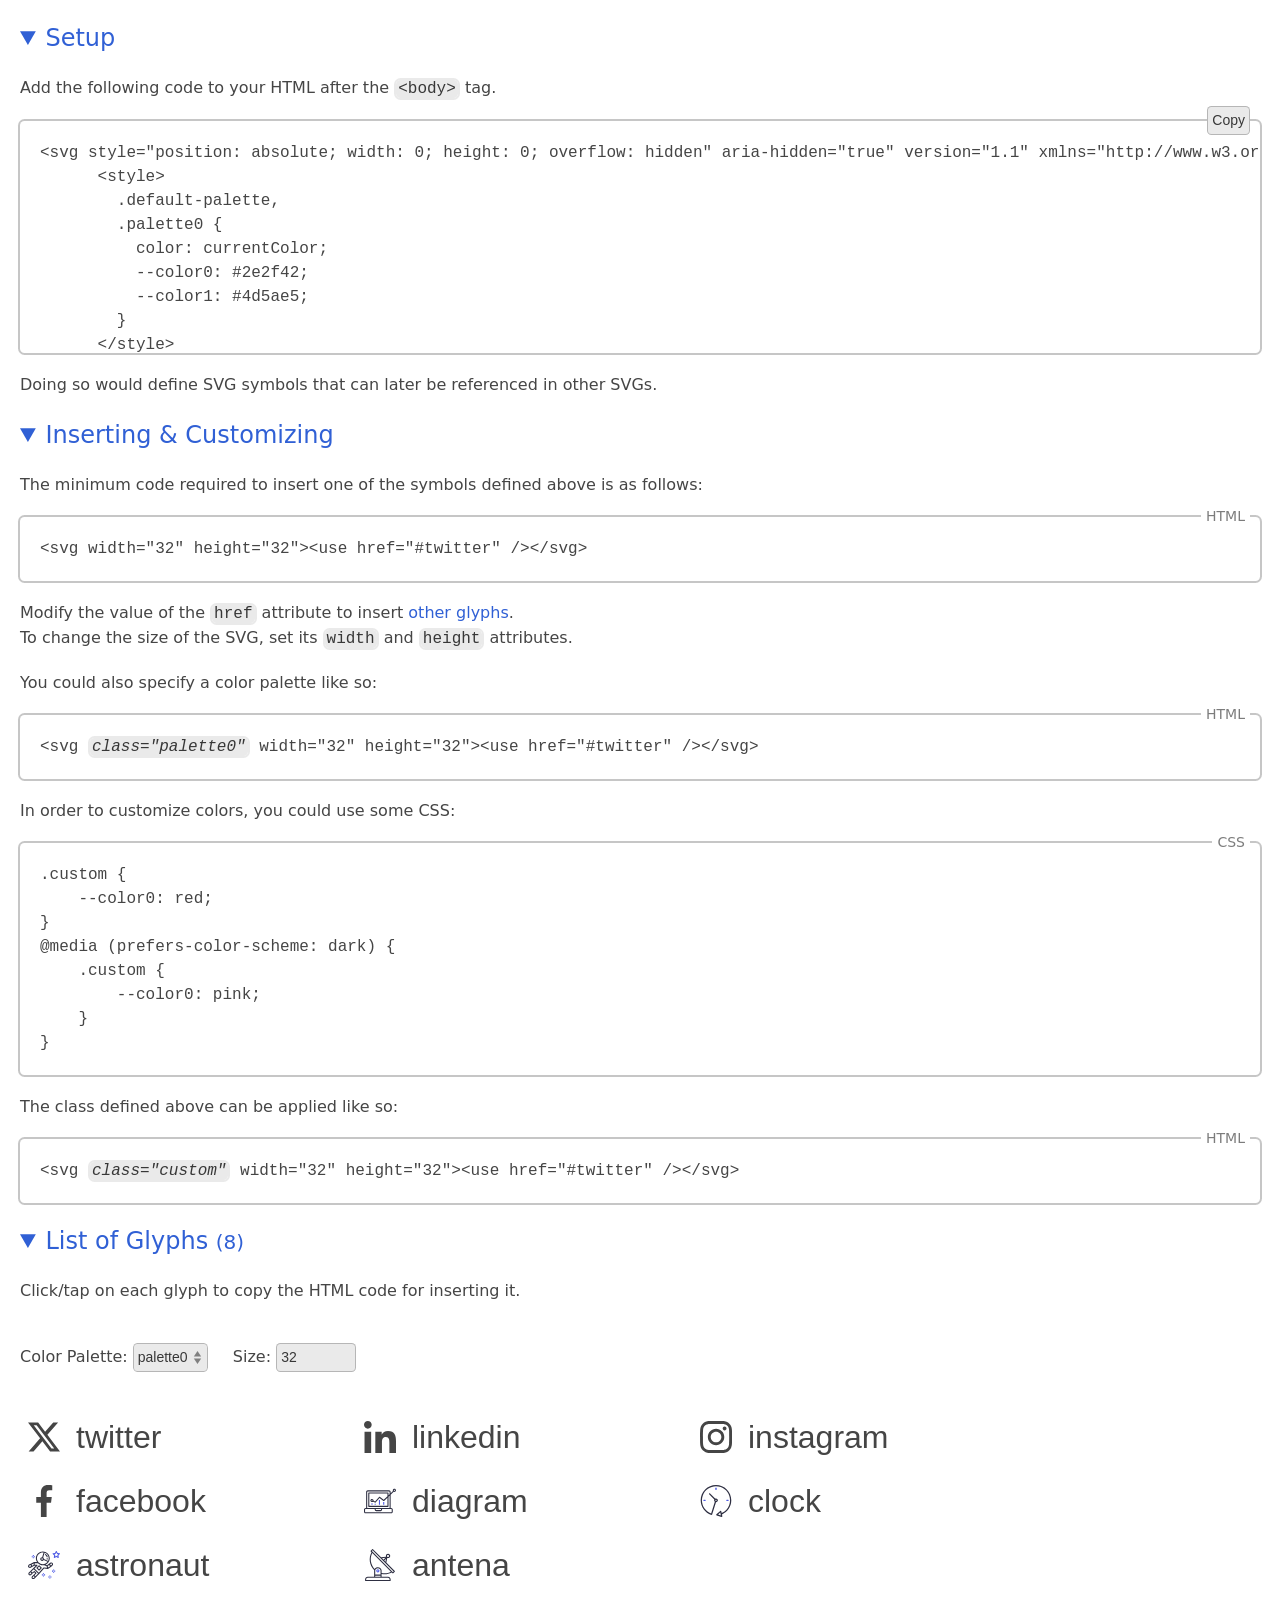
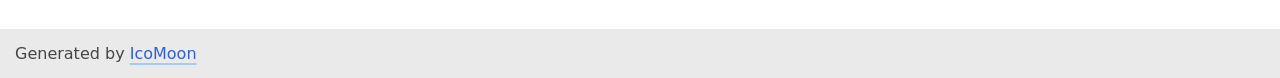
==== commit f6b14132: "Add files via upload" ====
--- a/images/demo.html
+++ b/images/demo.html
@@ -1,211 +1,640 @@
 <!doctype html>
 <html lang="en">
-<head>
+  <head>
     <title>SVG symbol defs | Demo &amp; Reference</title>
-    <meta charset="utf-8">
-    <meta name="viewport" content="width=device-width, initial-scale=1">
-    <meta name="description" content="">
+    <meta charset="utf-8" />
+    <meta name="viewport" content="width=device-width, initial-scale=1" />
+    <meta name="description" content="" />
     <!-- The following CSS is not required for using generated glyphs. -->
-    <style>::selection{color:var(--off7);background:var(--blue2)}a{color:var(--blue0);text-decoration:none}a:active{color:var(--off7)}@media (hover){a:hover{color:var(--off7)}}.decoratedLinks a{text-decoration:underline;text-decoration-thickness:2px;text-decoration-skip-ink:none;text-decoration-color:var(--color, var(--blue2));text-underline-offset:4px;transition:text-decoration .3s,text-decoration-color .5s,text-underline-offset .3s,color .2s}.decoratedLinks a:hover{--color: var(--off5);text-underline-offset:6px}.decoratedLinks ._noLine,.undecoratedLinks a{text-decoration:none}.decoratedLinks a:focus-visible{text-decoration:none}@keyframes focusRingAnimation{0%{outline-width:4px}}:root,:root.light{color-scheme:light;background:var(--on2);color:var(--fg);font-family:ui-sans-serif,system-ui,-apple-system,sans-serif;font-size:16px;line-height:1.5;--bg: #eaeaea;--fg: #454545;--red-rgb: 215, 0, 21;--red: rgb(var(--red-rgb));--orange: rgb(242, 141, 0);--green: #00a100;--focus: rgba(0, 195, 255, .8);--blue0: #3060d5;--blue2: #a2ccf2;--on2: #fff;--off4: rgba(0, 0, 0, .2254);--off5: rgba(0, 0, 0, .5127);--off6: rgba(0, 0, 0, .7659);--off7: #000}@media (prefers-color-scheme: dark){:root{color-scheme:dark;--bg: #242424;--fg: #bababa;--red-rgb: 255, 105, 97;--red: rgb(var(--red-rgb));--orange: rgb(255, 159, 10);--green: #5eba6e;--focus: rgba(0, 137, 179, .8);--blue0: #8abbef;--blue2: #3e6486;--on2: #000;--off4: rgba(255, 255, 255, .1649);--off5: rgba(255, 255, 255, .4257);--off6: rgba(255, 255, 255, .8142);--off7: #fff}}:root.dark{color-scheme:dark;--bg: #242424;--fg: #bababa;--red-rgb: 255, 105, 97;--red: rgb(var(--red-rgb));--orange: rgb(255, 159, 10);--green: #5eba6e;--focus: rgba(0, 137, 179, .8);--blue0: #8abbef;--blue2: #3e6486;--on2: #000;--off4: rgba(255, 255, 255, .1649);--off5: rgba(255, 255, 255, .4257);--off6: rgba(255, 255, 255, .8142);--off7: #fff}.mvn{margin-bottom:0;margin-top:0}.rltv{position:relative}.monospace,code,pre{font-family:ui-monospace,SFMono-Regular,SF Mono,Menlo,Consolas,Liberation Mono,monospace}body{margin:0;min-height:calc(100vh - 20px);padding-top:20px}details,section{padding:0 20px}details{margin-bottom:20px}details[open]{margin-bottom:0}summary{color:var(--blue0);cursor:default;font-size:1.5em;width:fit-content}summary:hover,summary:active{color:var(--off7)}h1,summary{font-weight:500}h1,strong,code,em{color:var(--off6)}code,em{background:var(--bg);box-shadow:0 0 0 2px var(--bg);margin:0 2px;padding:0 2px}footer{background:var(--bg);line-height:19px;margin-top:20px;padding:15px;position:sticky;top:100%}p{max-width:76ch}p,pre{margin-bottom:20px;margin-top:20px}ul{list-style-position:inside;margin:20px 0;padding:20px}.br0,a,button,code,em,input,pre,select,summary,textarea,ul{border-radius:4.5px}input,select,.copy{box-shadow:inset 0 0 0 1px var(--off4);background-color:var(--bg);border:0;color:var(--off6);font-size:14px;line-height:19px;margin:0;padding:5px}input:hover,input:active,select:hover,select:active,.copy:hover,.copy:active{color:var(--off7);box-shadow:inset 0 0 0 1px var(--off5)}input:focus,select:focus,.copy:focus{box-shadow:none}select{appearance:none;background-image:url([data-uri]);background-position:right center;background-repeat:no-repeat;background-size:1.5em 50%;padding-right:20px}label{display:inline-block;margin:20px 20px 0 0}:focus-visible{outline:3px solid;outline-color:var(--focus);box-shadow:none}:focus-visible:not(:invalid){animation:focusRingAnimation .2s}pre{box-shadow:0 0 0 2px var(--off4);overflow:scroll;padding:20px;position:relative}textarea{background:none;border:0;box-shadow:0 0 0 2px var(--off4);color:var(--fg);display:block;font-size:1rem;margin:10px 0;min-height:1.5em;padding:5px;resize:vertical;width:calc(100% - 10px)}[data-lang]{position:relative}[data-lang]:after{background:var(--on2);border-radius:4.5px;color:var(--off5);content:attr(data-lang);font-size:14px;line-height:1;padding:2px 5px;position:absolute;right:10px;top:-.7em}.copy{position:absolute;right:10px;top:-15px}.copy:disabled{background:var(--on2);box-shadow:inset 0 0 0 1px var(--green);color:var(--green);font-weight:600}
-._demo_glyphs {
-    background: var(--background, transparent);
-    display: flex;
-    flex-wrap: wrap;
-    margin: 20px -20px 0;
-    padding: 5px 20px 20px;
-}
+    <style>
+      ::selection {
+        color: var(--off7);
+        background: var(--blue2);
+      }
+      a {
+        color: var(--blue0);
+        text-decoration: none;
+      }
+      a:active {
+        color: var(--off7);
+      }
+      @media (hover) {
+        a:hover {
+          color: var(--off7);
+        }
+      }
+      .decoratedLinks a {
+        text-decoration: underline;
+        text-decoration-thickness: 2px;
+        text-decoration-skip-ink: none;
+        text-decoration-color: var(--color, var(--blue2));
+        text-underline-offset: 4px;
+        transition:
+          text-decoration 0.3s,
+          text-decoration-color 0.5s,
+          text-underline-offset 0.3s,
+          color 0.2s;
+      }
+      .decoratedLinks a:hover {
+        --color: var(--off5);
+        text-underline-offset: 6px;
+      }
+      .decoratedLinks ._noLine,
+      .undecoratedLinks a {
+        text-decoration: none;
+      }
+      .decoratedLinks a:focus-visible {
+        text-decoration: none;
+      }
+      @keyframes focusRingAnimation {
+        0% {
+          outline-width: 4px;
+        }
+      }
+      :root,
+      :root.light {
+        color-scheme: light;
+        background: var(--on2);
+        color: var(--fg);
+        font-family:
+          ui-sans-serif,
+          system-ui,
+          -apple-system,
+          sans-serif;
+        font-size: 16px;
+        line-height: 1.5;
+        --bg: #eaeaea;
+        --fg: #454545;
+        --red-rgb: 215, 0, 21;
+        --red: rgb(var(--red-rgb));
+        --orange: rgb(242, 141, 0);
+        --green: #00a100;
+        --focus: rgba(0, 195, 255, 0.8);
+        --blue0: #3060d5;
+        --blue2: #a2ccf2;
+        --on2: #fff;
+        --off4: rgba(0, 0, 0, 0.2254);
+        --off5: rgba(0, 0, 0, 0.5127);
+        --off6: rgba(0, 0, 0, 0.7659);
+        --off7: #000;
+      }
+      @media (prefers-color-scheme: dark) {
+        :root {
+          color-scheme: dark;
+          --bg: #242424;
+          --fg: #bababa;
+          --red-rgb: 255, 105, 97;
+          --red: rgb(var(--red-rgb));
+          --orange: rgb(255, 159, 10);
+          --green: #5eba6e;
+          --focus: rgba(0, 137, 179, 0.8);
+          --blue0: #8abbef;
+          --blue2: #3e6486;
+          --on2: #000;
+          --off4: rgba(255, 255, 255, 0.1649);
+          --off5: rgba(255, 255, 255, 0.4257);
+          --off6: rgba(255, 255, 255, 0.8142);
+          --off7: #fff;
+        }
+      }
+      :root.dark {
+        color-scheme: dark;
+        --bg: #242424;
+        --fg: #bababa;
+        --red-rgb: 255, 105, 97;
+        --red: rgb(var(--red-rgb));
+        --orange: rgb(255, 159, 10);
+        --green: #5eba6e;
+        --focus: rgba(0, 137, 179, 0.8);
+        --blue0: #8abbef;
+        --blue2: #3e6486;
+        --on2: #000;
+        --off4: rgba(255, 255, 255, 0.1649);
+        --off5: rgba(255, 255, 255, 0.4257);
+        --off6: rgba(255, 255, 255, 0.8142);
+        --off7: #fff;
+      }
+      .mvn {
+        margin-bottom: 0;
+        margin-top: 0;
+      }
+      .rltv {
+        position: relative;
+      }
+      .monospace,
+      code,
+      pre {
+        font-family:
+          ui-monospace,
+          SFMono-Regular,
+          SF Mono,
+          Menlo,
+          Consolas,
+          Liberation Mono,
+          monospace;
+      }
+      body {
+        margin: 0;
+        min-height: calc(100vh - 20px);
+        padding-top: 20px;
+      }
+      details,
+      section {
+        padding: 0 20px;
+      }
+      details {
+        margin-bottom: 20px;
+      }
+      details[open] {
+        margin-bottom: 0;
+      }
+      summary {
+        color: var(--blue0);
+        cursor: default;
+        font-size: 1.5em;
+        width: fit-content;
+      }
+      summary:hover,
+      summary:active {
+        color: var(--off7);
+      }
+      h1,
+      summary {
+        font-weight: 500;
+      }
+      h1,
+      strong,
+      code,
+      em {
+        color: var(--off6);
+      }
+      code,
+      em {
+        background: var(--bg);
+        box-shadow: 0 0 0 2px var(--bg);
+        margin: 0 2px;
+        padding: 0 2px;
+      }
+      footer {
+        background: var(--bg);
+        line-height: 19px;
+        margin-top: 20px;
+        padding: 15px;
+        position: sticky;
+        top: 100%;
+      }
+      p {
+        max-width: 76ch;
+      }
+      p,
+      pre {
+        margin-bottom: 20px;
+        margin-top: 20px;
+      }
+      ul {
+        list-style-position: inside;
+        margin: 20px 0;
+        padding: 20px;
+      }
+      .br0,
+      a,
+      button,
+      code,
+      em,
+      input,
+      pre,
+      select,
+      summary,
+      textarea,
+      ul {
+        border-radius: 4.5px;
+      }
+      input,
+      select,
+      .copy {
+        box-shadow: inset 0 0 0 1px var(--off4);
+        background-color: var(--bg);
+        border: 0;
+        color: var(--off6);
+        font-size: 14px;
+        line-height: 19px;
+        margin: 0;
+        padding: 5px;
+      }
+      input:hover,
+      input:active,
+      select:hover,
+      select:active,
+      .copy:hover,
+      .copy:active {
+        color: var(--off7);
+        box-shadow: inset 0 0 0 1px var(--off5);
+      }
+      input:focus,
+      select:focus,
+      .copy:focus {
+        box-shadow: none;
+      }
+      select {
+        appearance: none;
+        background-image: url([data-uri]);
+        background-position: right center;
+        background-repeat: no-repeat;
+        background-size: 1.5em 50%;
+        padding-right: 20px;
+      }
+      label {
+        display: inline-block;
+        margin: 20px 20px 0 0;
+      }
+      :focus-visible {
+        outline: 3px solid;
+        outline-color: var(--focus);
+        box-shadow: none;
+      }
+      :focus-visible:not(:invalid) {
+        animation: focusRingAnimation 0.2s;
+      }
+      pre {
+        box-shadow: 0 0 0 2px var(--off4);
+        overflow: scroll;
+        padding: 20px;
+        position: relative;
+      }
+      textarea {
+        background: none;
+        border: 0;
+        box-shadow: 0 0 0 2px var(--off4);
+        color: var(--fg);
+        display: block;
+        font-size: 1rem;
+        margin: 10px 0;
+        min-height: 1.5em;
+        padding: 5px;
+        resize: vertical;
+        width: calc(100% - 10px);
+      }
+      [data-lang] {
+        position: relative;
+      }
+      [data-lang]:after {
+        background: var(--on2);
+        border-radius: 4.5px;
+        color: var(--off5);
+        content: attr(data-lang);
+        font-size: 14px;
+        line-height: 1;
+        padding: 2px 5px;
+        position: absolute;
+        right: 10px;
+        top: -0.7em;
+      }
+      .copy {
+        position: absolute;
+        right: 10px;
+        top: -15px;
+      }
+      .copy:disabled {
+        background: var(--on2);
+        box-shadow: inset 0 0 0 1px var(--green);
+        color: var(--green);
+        font-weight: 600;
+      }
+      ._demo_glyphs {
+        background: var(--background, transparent);
+        display: flex;
+        flex-wrap: wrap;
+        margin: 20px -20px 0;
+        padding: 5px 20px 20px;
+      }
 
-._demo_glyph {
-    background: none;
-    border: none;
-    color: var(--color);
-    font-family: sans-serif !important;
-    font-size: var(--glyph-size);
-    line-height: 1;
-    margin: 1rem 1rem 0 0;
-    overflow: hidden;
-    padding: 0.5rem;
-    padding: max(0.5rem, 0.15625em);
-    text-align: left;
-    text-overflow: ellipsis;
-    white-space: nowrap;
-    width: 10em;
-    width: max(10em, 15rem);
-}
-._demo_glyph span {
-    pointer-events: none;
-}
-.glyphTitle {
-    overflow: hidden;
-    text-overflow: ellipsis;
-    line-height: 1.25;
-}
-button._demo_glyph:hover {
-    box-shadow: 0 0 0 2px var(--color, var(--off4));
-}
-button._demo_glyph:active {
-    box-shadow: 0 0 0 2px var(--color, var(--fg));
-}
-button._demo_glyph._demo_copied {
-    box-shadow: 0 0 0 2px var(--green);
-}
-._demo_copied {
-    position: relative;
-}
-._demo_copied::before {
-    content: "";
-}
-._demo_copied::after {
-    align-items: center;
-    background: linear-gradient(to left, var(--background, var(--on2)) 8ch, transparent);
-    color: var(--color, var(--green));
-    content: "✓ Copied";
-    display: flex;
-    font-family: ui-sans-serif,system-ui,-apple-system,sans-serif !important;
-    font-size: max(1rem, 0.5em);
-    height: 100%;
-    justify-content: right;
-    line-height: 1;
-    padding-right: 0.5em;
-    position: absolute;
-    right: 0;
-    top: 0;
-    width: 50%;
-}
-#_demo_defs-wrapper {position: relative;} #_demo_setup {max-height: 8lh;} #_demo_size {width: 5em;} ._demo_glyph svg {vertical-align: top; flex-shrink: 0; margin-right: 1rem; pointer-events: none;} body {--glyph-size: 32px;}</style>
-</head>
-<body>
-<svg style="position: absolute; width: 0; height: 0; overflow: hidden;" aria-hidden="true" version="1.1" xmlns="http://www.w3.org/2000/svg" xmlns:xlink="http://www.w3.org/1999/xlink">
-    <style>
-        .default-palette, .palette0 {color: currentColor;
-            --color0: #2e2f42;
-            --color1: #4d5ae5;
+      ._demo_glyph {
+        background: none;
+        border: none;
+        color: var(--color);
+        font-family: sans-serif !important;
+        font-size: var(--glyph-size);
+        line-height: 1;
+        margin: 1rem 1rem 0 0;
+        overflow: hidden;
+        padding: 0.5rem;
+        padding: max(0.5rem, 0.15625em);
+        text-align: left;
+        text-overflow: ellipsis;
+        white-space: nowrap;
+        width: 10em;
+        width: max(10em, 15rem);
+      }
+      ._demo_glyph span {
+        pointer-events: none;
+      }
+      .glyphTitle {
+        overflow: hidden;
+        text-overflow: ellipsis;
+        line-height: 1.25;
+      }
+      button._demo_glyph:hover {
+        box-shadow: 0 0 0 2px var(--color, var(--off4));
+      }
+      button._demo_glyph:active {
+        box-shadow: 0 0 0 2px var(--color, var(--fg));
+      }
+      button._demo_glyph._demo_copied {
+        box-shadow: 0 0 0 2px var(--green);
+      }
+      ._demo_copied {
+        position: relative;
+      }
+      ._demo_copied::before {
+        content: "";
+      }
+      ._demo_copied::after {
+        align-items: center;
+        background: linear-gradient(
+          to left,
+          var(--background, var(--on2)) 8ch,
+          transparent
+        );
+        color: var(--color, var(--green));
+        content: "✓ Copied";
+        display: flex;
+        font-family:
+          ui-sans-serif,
+          system-ui,
+          -apple-system,
+          sans-serif !important;
+        font-size: max(1rem, 0.5em);
+        height: 100%;
+        justify-content: right;
+        line-height: 1;
+        padding-right: 0.5em;
+        position: absolute;
+        right: 0;
+        top: 0;
+        width: 50%;
+      }
+      #_demo_defs-wrapper {
+        position: relative;
+      }
+      #_demo_setup {
+        max-height: 8lh;
+      }
+      #_demo_size {
+        width: 5em;
+      }
+      ._demo_glyph svg {
+        vertical-align: top;
+        flex-shrink: 0;
+        margin-right: 1rem;
+        pointer-events: none;
+      }
+      body {
+        --glyph-size: 32px;
+      }
+    </style>
+  </head>
+  <body>
+    <svg
+      style="position: absolute; width: 0; height: 0; overflow: hidden"
+      aria-hidden="true"
+      version="1.1"
+      xmlns="http://www.w3.org/2000/svg"
+      xmlns:xlink="http://www.w3.org/1999/xlink"
+    >
+      <style>
+        .default-palette,
+        .palette0 {
+          color: currentColor;
+          --color0: #2e2f42;
+          --color1: #4d5ae5;
         }
-    </style>
-    <defs>
+      </style>
+      <defs>
         <symbol id="twitter" viewBox="0 0 16 16" fill="none">
-            <path fill="currentColor" d="M12.6 0.75h2.454l-5.36 6.142L16 15.25h-4.937l-3.867-5.07-4.425 5.07H0.316l5.733-6.57L0 0.75h5.063l3.495 4.633zM11.74 13.778h1.36L4.323 2.145H2.865z" />
-            <defs>
-                <clipPath id="clip0_1090495_2">
-                    <rect fill="#fff" width="16" height="16" />
-                </clipPath>
-            </defs>
+          <path
+            fill="currentColor"
+            d="M12.6 0.75h2.454l-5.36 6.142L16 15.25h-4.937l-3.867-5.07-4.425 5.07H0.316l5.733-6.57L0 0.75h5.063l3.495 4.633zM11.74 13.778h1.36L4.323 2.145H2.865z"
+          />
+          <defs>
+            <clipPath id="clip0_1090495_2">
+              <rect fill="#fff" width="16" height="16" />
+            </clipPath>
+          </defs>
         </symbol>
         <symbol id="linkedin" viewBox="0 0 16 16" fill="none">
-            <g fill="currentColor" clip-path="url(#clip0_1090495_2)">
-                <path d="M15.996 16l4e-3-6e-4v-5.868c0-2.8707-0.618-5.082-3.974-5.082-1.6133 0-2.696 0.8853-3.138 1.7246l-0.0466 0 0-1.4566-3.182 0 0 10.682h3.3133V10.71c0-1.3926 0.264-2.7393 1.9887-2.7393 1.6993 0 1.7246 1.5893 1.7246 2.8287V16z" />
-                <path d="M0.264 5.318l3.3174 0 0 10.682H0.264z" />
-                <path d="M1.9214 0C0.8607 0 0 0.8607 0 1.9213s0.8607 1.9394 1.9214 1.9394 1.9213-0.8787 1.9213-1.9394C3.842 0.8607 2.9814 0 1.9214 0z" />
-            </g>
+          <g fill="currentColor" clip-path="url(#clip0_1090495_2)">
+            <path
+              d="M15.996 16l4e-3-6e-4v-5.868c0-2.8707-0.618-5.082-3.974-5.082-1.6133 0-2.696 0.8853-3.138 1.7246l-0.0466 0 0-1.4566-3.182 0 0 10.682h3.3133V10.71c0-1.3926 0.264-2.7393 1.9887-2.7393 1.6993 0 1.7246 1.5893 1.7246 2.8287V16z"
+            />
+            <path d="M0.264 5.318l3.3174 0 0 10.682H0.264z" />
+            <path
+              d="M1.9214 0C0.8607 0 0 0.8607 0 1.9213s0.8607 1.9394 1.9214 1.9394 1.9213-0.8787 1.9213-1.9394C3.842 0.8607 2.9814 0 1.9214 0z"
+            />
+          </g>
         </symbol>
         <symbol id="instagram" viewBox="0 0 16 16" fill="none">
-            <g fill="currentColor" clip-path="url(#clip0_1090495_2)">
-                <path d="M15.9843 4.704c-0.0375-0.8501-0.175-1.4346-0.3719-1.941-0.2032-0.5376-0.5157-1.0189-0.9252-1.419-0.4001-0.4063-0.8846-0.7221-1.4159-0.922-0.5094-0.197-1.0908-0.3345-1.941-0.3719C10.4738 94e-4 10.2019 0 8.0296 0 5.8573 0 5.5854 94e-4 4.7321 0.0469 3.882 0.0844 3.2975 0.222 2.7912 0.4188 2.2535 0.6219 1.7722 0.9345 1.3721 1.344 0.9658 1.7441 0.6501 2.2286 0.45 2.7599 0.2531 3.2694 0.1156 3.8507 0.0781 4.7009c-0.0406 0.8565-0.05 1.1284-0.05 3.3007 0 2.1723 94e-4 2.4442 0.0469 3.2975 0.0374 0.8501 0.175 1.4346 0.372 1.941 0.2031 0.5376 0.5188 1.0189 0.9251 1.419 0.4001 0.4063 0.8846 0.7221 1.4159 0.9221 0.5095 0.1969 1.0908 0.3344 1.9411 0.3719C5.5823 15.9907 5.8543 16 8.0266 16c2.1723 0 2.4442-93e-4 3.2975-0.0469 0.8501-0.0375 1.4346-0.175 1.9409-0.3719 1.0753-0.4158 1.9254-1.2659 2.3412-2.3411 0.1968-0.5095 0.3344-1.0909 0.3719-1.941 0.0375-0.8533 0.0469-1.1252 0.0469-3.2975 0-2.1723-32e-4-2.4442-0.0407-3.2976zM14.5435 11.2366c-0.0345 0.7814-0.1657 1.2033-0.2751 1.4846-0.2689 0.6971-0.8221 1.2503-1.5191 1.5191-0.2813 0.1094-0.7063 0.2407-1.4847 0.275-0.8439 0.0376-1.097 0.0469-3.2318 0.0469-2.1348 0-2.3911-93e-4-3.232-0.0469-0.7814-0.0343-1.2033-0.1656-1.4846-0.275-0.3469-0.1282-0.6626-0.3313-0.9189-0.597-0.2657-0.2595-0.4688-0.572-0.597-0.9189-0.1094-0.2813-0.2407-0.7064-0.275-1.4847-0.0376-0.8439-0.0469-1.0971-0.0469-3.2319 0-2.1348 93e-4-2.3911 0.0469-3.2318 0.0343-0.7814 0.1656-1.2034 0.275-1.4847 0.1282-0.347 0.3313-0.6626 0.6002-0.919 0.2593-0.2657 0.5719-0.4688 0.9189-0.5969C3.6007 1.666 4.0258 1.5347 4.804 1.5003 5.6479 1.4628 5.9012 1.4534 8.0359 1.4534c2.1379 0 2.391 94e-4 3.2319 0.0469 0.7814 0.0344 1.2034 0.1657 1.4847 0.2751 0.3468 0.1281 0.6626 0.3312 0.9189 0.5969 0.2656 0.2594 0.4688 0.572 0.597 0.919 0.1094 0.2813 0.2406 0.7063 0.2751 1.4847 0.0375 0.8439 0.0469 1.097 0.0469 3.2318 0 2.1348-94e-4 2.3849-0.0469 3.2288z" />
-                <path d="M8.0297 3.8914c-2.2692 0-4.1102 1.8409-4.1102 4.1101 0 2.2693 1.841 4.1102 4.1102 4.1102 2.2692 0 4.1101-1.8409 4.1101-4.1102 0-2.2692-1.8409-4.1101-4.1102-4.1101zM8.0297 10.6677c-1.4721 0-2.6662-1.194-2.6662-2.6662s1.1941-2.6661 2.6662-2.6661c1.4722 0 2.6661 1.1939 2.6661 2.6661s-1.1939 2.6662-2.6661 2.6662z" />
-                <path d="M13.262 3.7289c0 0.5299-0.4297 0.9595-0.9597 0.9595-0.5299 0-0.9595-0.4296-0.9595-0.9595 0-0.53 0.4296-0.9596 0.9595-0.9596 0.53 0 0.9597 0.4296 0.9597 0.9596z" />
-            </g>
+          <g fill="currentColor" clip-path="url(#clip0_1090495_2)">
+            <path
+              d="M15.9843 4.704c-0.0375-0.8501-0.175-1.4346-0.3719-1.941-0.2032-0.5376-0.5157-1.0189-0.9252-1.419-0.4001-0.4063-0.8846-0.7221-1.4159-0.922-0.5094-0.197-1.0908-0.3345-1.941-0.3719C10.4738 94e-4 10.2019 0 8.0296 0 5.8573 0 5.5854 94e-4 4.7321 0.0469 3.882 0.0844 3.2975 0.222 2.7912 0.4188 2.2535 0.6219 1.7722 0.9345 1.3721 1.344 0.9658 1.7441 0.6501 2.2286 0.45 2.7599 0.2531 3.2694 0.1156 3.8507 0.0781 4.7009c-0.0406 0.8565-0.05 1.1284-0.05 3.3007 0 2.1723 94e-4 2.4442 0.0469 3.2975 0.0374 0.8501 0.175 1.4346 0.372 1.941 0.2031 0.5376 0.5188 1.0189 0.9251 1.419 0.4001 0.4063 0.8846 0.7221 1.4159 0.9221 0.5095 0.1969 1.0908 0.3344 1.9411 0.3719C5.5823 15.9907 5.8543 16 8.0266 16c2.1723 0 2.4442-93e-4 3.2975-0.0469 0.8501-0.0375 1.4346-0.175 1.9409-0.3719 1.0753-0.4158 1.9254-1.2659 2.3412-2.3411 0.1968-0.5095 0.3344-1.0909 0.3719-1.941 0.0375-0.8533 0.0469-1.1252 0.0469-3.2975 0-2.1723-32e-4-2.4442-0.0407-3.2976zM14.5435 11.2366c-0.0345 0.7814-0.1657 1.2033-0.2751 1.4846-0.2689 0.6971-0.8221 1.2503-1.5191 1.5191-0.2813 0.1094-0.7063 0.2407-1.4847 0.275-0.8439 0.0376-1.097 0.0469-3.2318 0.0469-2.1348 0-2.3911-93e-4-3.232-0.0469-0.7814-0.0343-1.2033-0.1656-1.4846-0.275-0.3469-0.1282-0.6626-0.3313-0.9189-0.597-0.2657-0.2595-0.4688-0.572-0.597-0.9189-0.1094-0.2813-0.2407-0.7064-0.275-1.4847-0.0376-0.8439-0.0469-1.0971-0.0469-3.2319 0-2.1348 93e-4-2.3911 0.0469-3.2318 0.0343-0.7814 0.1656-1.2034 0.275-1.4847 0.1282-0.347 0.3313-0.6626 0.6002-0.919 0.2593-0.2657 0.5719-0.4688 0.9189-0.5969C3.6007 1.666 4.0258 1.5347 4.804 1.5003 5.6479 1.4628 5.9012 1.4534 8.0359 1.4534c2.1379 0 2.391 94e-4 3.2319 0.0469 0.7814 0.0344 1.2034 0.1657 1.4847 0.2751 0.3468 0.1281 0.6626 0.3312 0.9189 0.5969 0.2656 0.2594 0.4688 0.572 0.597 0.919 0.1094 0.2813 0.2406 0.7063 0.2751 1.4847 0.0375 0.8439 0.0469 1.097 0.0469 3.2318 0 2.1348-94e-4 2.3849-0.0469 3.2288z"
+            />
+            <path
+              d="M8.0297 3.8914c-2.2692 0-4.1102 1.8409-4.1102 4.1101 0 2.2693 1.841 4.1102 4.1102 4.1102 2.2692 0 4.1101-1.8409 4.1101-4.1102 0-2.2692-1.8409-4.1101-4.1102-4.1101zM8.0297 10.6677c-1.4721 0-2.6662-1.194-2.6662-2.6662s1.1941-2.6661 2.6662-2.6661c1.4722 0 2.6661 1.1939 2.6661 2.6661s-1.1939 2.6662-2.6661 2.6662z"
+            />
+            <path
+              d="M13.262 3.7289c0 0.5299-0.4297 0.9595-0.9597 0.9595-0.5299 0-0.9595-0.4296-0.9595-0.9595 0-0.53 0.4296-0.9596 0.9595-0.9596 0.53 0 0.9597 0.4296 0.9597 0.9596z"
+            />
+          </g>
         </symbol>
         <symbol id="facebook" viewBox="0 0 16 16" fill="none">
-            <path fill="currentColor" d="M10.6647 2.6567l1.4606 0v-2.544C11.8733 0.078 11.0067 0 9.9973 0 7.8913 0 6.4487 1.3247 6.4487 3.7593l0 2.2407h-2.324l0 2.844h2.324l0 7.156H9.298V8.8447l2.23 0 0.354-2.844-2.5847 0 0-1.9594c7e-4-0.822 0.222-1.3846 1.3674-1.3846z" />
+          <path
+            fill="currentColor"
+            d="M10.6647 2.6567l1.4606 0v-2.544C11.8733 0.078 11.0067 0 9.9973 0 7.8913 0 6.4487 1.3247 6.4487 3.7593l0 2.2407h-2.324l0 2.844h2.324l0 7.156H9.298V8.8447l2.23 0 0.354-2.844-2.5847 0 0-1.9594c7e-4-0.822 0.222-1.3846 1.3674-1.3846z"
+          />
         </symbol>
         <symbol id="diagram" viewBox="0 0 64 64" fill="none">
-            <g fill="var(--color1, #4d5ae5)" clip-path="url(#clip0_1065735_1558)">
-                <path d="M29.851 29.9292h2.1323v9.595H29.851z" />
-                <path d="M38.3799 34.1936h2.1322v5.3306h-2.1322z" />
-                <path d="M21.3222 37.392h2.1322v2.1322h-2.1322z" />
-                <path d="M14.9255 36.3258h2.1322v3.1983h-2.1322z" />
-                <path fill="var(--color0, #2e2f42)" d="M3.1983 56.5819h51.1732c1.7663 0 3.1984-1.432 3.1984-3.1983v-4.2644c0-1.7663-1.4321-3.1984-3.1984-3.1984h-1.0661V19.3342l6.0557-5.7366c1.4055 0.6929 3.1067 0.2723 4.0265-0.9973 0.9204-1.2692 0.7913-3.0167-0.305-4.1369S60.2424 7.176 58.953 8.0677c-1.2889 0.8923-1.747 2.5836-1.0849 4.0042l-4.5627 4.3253v-2.4596c0-1.7663-1.432-3.1983-3.1983-3.1983H7.4628c-1.7663 0-3.1984 1.432-3.1984 3.1983l0 31.9832H3.1983C1.4321 45.9208 0 47.3529 0 49.1192v4.2644c0 1.7663 1.4321 3.1983 3.1983 3.1983zM60.7682 9.6731c0.5887 0 1.0661 0.4774 1.0661 1.0662 0 0.5887-0.4774 1.0661-1.0661 1.0661-0.5888 0-1.0661-0.4774-1.0661-1.0661 0-0.5888 0.4773-1.0662 1.0661-1.0662zM6.3967 13.9376c0-0.5888 0.4773-1.0661 1.0661-1.0661h42.6443c0.5887 0 1.0661 0.4773 1.0661 1.0661v4.4773l-2.1322 2.026v-4.3711c0-0.5888-0.4774-1.0661-1.0661-1.0661H9.595c-0.5888 0-1.0661 0.4773-1.0661 1.0661l0 26.6527c0 0.5888 0.4773 1.0661 1.0661 1.0661h38.3799c0.5887 0 1.0661-0.4773 1.0661-1.0661V23.3738l2.1322-2.0203v24.5673H6.3967zM15.9916 27.797c-1.4424-42e-4-2.709 0.9568-3.0926 2.3472-0.3837 1.3904 0.2103 2.8652 1.4508 3.6012 1.24 0.7361 2.8199 0.5513 3.8563-0.4518l3.7059 1.8594c0.4305 0.2155 0.9526 0.1146 1.2727-0.2452l7.8777-8.8625 7.7438 5.8027c0.4154 0.3113 0.9954 0.278 1.3722-0.0786l6.7304-6.3753v16.2623H10.6611V17.1359h36.2477v5.3207l-7.543 7.1431-7.8089-5.8542c-0.4435-0.3322-1.0677-0.2697-1.4362 0.1442l-7.9859 8.9854-2.9855-1.493c0.0219-0.1281 0.0354-0.2572 0.0407-0.3868 0-1.7662-1.4321-3.1983-3.1984-3.1983zM17.0577 30.9953c0 0.5888-0.4773 1.0661-1.0661 1.0661-0.5887 0-1.0661-0.4773-1.0661-1.0661 0-0.5887 0.4774-1.0661 1.0661-1.0661 0.5888 0 1.0661 0.4774 1.0661 1.0661zM23.4544 48.0531h10.6611v1.0661c0 0.5887-0.4774 1.0661-1.0661 1.0661h-8.5289c-0.5888 0-1.0661-0.4774-1.0661-1.0661zM2.1322 49.1192c0-0.5888 0.4774-1.0661 1.0661-1.0661h18.1239v1.0661c0 1.7662 1.432 3.1983 3.1983 3.1983h8.5289c1.7662 0 3.1983-1.4321 3.1983-3.1983v-1.0661h18.1238c0.5888 0 1.0661 0.4773 1.0661 1.0661v4.2644c0 0.5887-0.4773 1.0661-1.0661 1.0661H3.1983c-0.5887 0-1.0661-0.4774-1.0661-1.0661z" />
-            </g>
-            <defs>
-                <clipPath id="clip0_1065735_1558">
-                    <rect fill="#fff" width="64" height="64" />
-                </clipPath>
-            </defs>
+          <g fill="var(--color1, #4d5ae5)" clip-path="url(#clip0_1065735_1558)">
+            <path d="M29.851 29.9292h2.1323v9.595H29.851z" />
+            <path d="M38.3799 34.1936h2.1322v5.3306h-2.1322z" />
+            <path d="M21.3222 37.392h2.1322v2.1322h-2.1322z" />
+            <path d="M14.9255 36.3258h2.1322v3.1983h-2.1322z" />
+            <path
+              fill="var(--color0, #2e2f42)"
+              d="M3.1983 56.5819h51.1732c1.7663 0 3.1984-1.432 3.1984-3.1983v-4.2644c0-1.7663-1.4321-3.1984-3.1984-3.1984h-1.0661V19.3342l6.0557-5.7366c1.4055 0.6929 3.1067 0.2723 4.0265-0.9973 0.9204-1.2692 0.7913-3.0167-0.305-4.1369S60.2424 7.176 58.953 8.0677c-1.2889 0.8923-1.747 2.5836-1.0849 4.0042l-4.5627 4.3253v-2.4596c0-1.7663-1.432-3.1983-3.1983-3.1983H7.4628c-1.7663 0-3.1984 1.432-3.1984 3.1983l0 31.9832H3.1983C1.4321 45.9208 0 47.3529 0 49.1192v4.2644c0 1.7663 1.4321 3.1983 3.1983 3.1983zM60.7682 9.6731c0.5887 0 1.0661 0.4774 1.0661 1.0662 0 0.5887-0.4774 1.0661-1.0661 1.0661-0.5888 0-1.0661-0.4774-1.0661-1.0661 0-0.5888 0.4773-1.0662 1.0661-1.0662zM6.3967 13.9376c0-0.5888 0.4773-1.0661 1.0661-1.0661h42.6443c0.5887 0 1.0661 0.4773 1.0661 1.0661v4.4773l-2.1322 2.026v-4.3711c0-0.5888-0.4774-1.0661-1.0661-1.0661H9.595c-0.5888 0-1.0661 0.4773-1.0661 1.0661l0 26.6527c0 0.5888 0.4773 1.0661 1.0661 1.0661h38.3799c0.5887 0 1.0661-0.4773 1.0661-1.0661V23.3738l2.1322-2.0203v24.5673H6.3967zM15.9916 27.797c-1.4424-42e-4-2.709 0.9568-3.0926 2.3472-0.3837 1.3904 0.2103 2.8652 1.4508 3.6012 1.24 0.7361 2.8199 0.5513 3.8563-0.4518l3.7059 1.8594c0.4305 0.2155 0.9526 0.1146 1.2727-0.2452l7.8777-8.8625 7.7438 5.8027c0.4154 0.3113 0.9954 0.278 1.3722-0.0786l6.7304-6.3753v16.2623H10.6611V17.1359h36.2477v5.3207l-7.543 7.1431-7.8089-5.8542c-0.4435-0.3322-1.0677-0.2697-1.4362 0.1442l-7.9859 8.9854-2.9855-1.493c0.0219-0.1281 0.0354-0.2572 0.0407-0.3868 0-1.7662-1.4321-3.1983-3.1984-3.1983zM17.0577 30.9953c0 0.5888-0.4773 1.0661-1.0661 1.0661-0.5887 0-1.0661-0.4773-1.0661-1.0661 0-0.5887 0.4774-1.0661 1.0661-1.0661 0.5888 0 1.0661 0.4774 1.0661 1.0661zM23.4544 48.0531h10.6611v1.0661c0 0.5887-0.4774 1.0661-1.0661 1.0661h-8.5289c-0.5888 0-1.0661-0.4774-1.0661-1.0661zM2.1322 49.1192c0-0.5888 0.4774-1.0661 1.0661-1.0661h18.1239v1.0661c0 1.7662 1.432 3.1983 3.1983 3.1983h8.5289c1.7662 0 3.1983-1.4321 3.1983-3.1983v-1.0661h18.1238c0.5888 0 1.0661 0.4773 1.0661 1.0661v4.2644c0 0.5887-0.4773 1.0661-1.0661 1.0661H3.1983c-0.5887 0-1.0661-0.4774-1.0661-1.0661z"
+            />
+          </g>
+          <defs>
+            <clipPath id="clip0_1065735_1558">
+              <rect fill="#fff" width="64" height="64" />
+            </clipPath>
+          </defs>
         </symbol>
         <symbol id="clock" viewBox="0 0 64 64" fill="var(--color1, #4d5ae5)">
-            <path fill="var(--color0, #2e2f42)" d="M62.5933 30.6025C62.5899 13.6978 48.8828-34e-4 31.9776 0 15.0728 34e-4 1.3716 13.7109 1.375 30.6157c3e-3 13.3159 8.6138 25.1021 21.2989 29.1524 0.121 0.0381 0.247 0.0576 0.3735 0.0571 0.2412-5e-4 0.4775-0.0649 0.685-0.1875 0.2701-0.1597 0.4717-0.4136 0.5665-0.7129l7.7299-24.5c2.1133-0.0107 3.8174-1.7329 3.8062-3.8457-0.0108-2.1133-1.7324-3.8174-3.8457-3.8066-0.5684 24e-4-1.1294 0.1333-1.6402 0.3828L20.1372 16.9419c-0.5068-0.4893-1.3139-0.4751-1.8032 0.0312-0.4775 0.4947-0.4775 1.2779 0 1.7725l10.2066 10.2183c-0.7832 1.5986-0.3355 3.5283 1.0727 4.6181l-7.3652 23.3457C7.6924 51.5659 0.2393 35.4199 5.6011 20.8643 10.9629 6.3086 27.1089-1.1445 41.6646 4.2173c14.5556 5.3618 22.0088 21.5083 16.647 36.0635-2.6197 7.1113-8.002 12.8623-14.9244 15.9467l-0.7959-3.7485c-0.1455-0.689-0.8227-1.1294-1.5117-0.9834-0.2173 0.0464-0.4189 0.1485-0.5849 0.2964l-7.6739 6.8511c-0.5263 0.4682-0.5732 1.2744-0.1045 1.8008 0.1524 0.1709 0.3477 0.2978 0.5664 0.3676l9.7974 3.127c0.6704 0.2153 1.3887-0.1533 1.604-0.8242 0.0684-0.2119 0.0796-0.4375 0.0337-0.6553l-0.7822-3.6782c11.3286-4.7759 18.6841-15.8843 18.6577-28.1783zM31.9844 29.3272c0.7041 0 1.2754 0.5712 1.2754 1.2753 0 0.7046-0.5713 1.2754-1.2754 1.2754-0.7046 0-1.2754-0.5708-1.2754-1.2754 0-0.7041 0.5708-1.2753 1.2754-1.2753zM36.1851 59.0552l4.3681-3.8965 1.2056 5.6807z" />
-            <path d="M30.709 6.3701v2.5508c0 0.7046 0.5708 1.2754 1.2754 1.2754 0.7041 0 1.2754-0.5708 1.2754-1.2754V6.3701c0-0.7041-0.5713-1.2754-1.2754-1.2754-0.7046 0-1.2754 0.5713-1.2754 1.2754z" />
-            <path d="M7.752 29.3271c-0.7046 0-1.2754 0.5713-1.2754 1.2754 0 0.7046 0.5708 1.2754 1.2754 1.2754h2.5508c0.7045 0 1.2753-0.5708 1.2753-1.2754 0-0.7041-0.5708-1.2754-1.2753-1.2754z" />
-            <path d="M56.2163 31.8779c0.7046 0 1.2754-0.5708 1.2754-1.2754 0-0.7041-0.5708-1.2754-1.2754-1.2754h-2.5508c-0.7041 0-1.2754 0.5713-1.2754 1.2754 0 0.7046 0.5713 1.2754 1.2754 1.2754z" />
-        </symbol>
-        <symbol id="astronaut" viewBox="0 0 64 64" fill="var(--color1, #4d5ae5)">
-            <path d="M63.9481 9.0481c-0.1259-0.3851-0.4587-0.6666-0.8608-0.7254L59.2665 7.767 57.5566 4.3046c-0.3584-0.7297-1.5541-0.7297-1.9125-1e-4L53.9342 7.767l-3.821 0.5559c-0.4021 0.0586-0.7348 0.3392-0.8618 0.7253-0.1248 0.3861-0.0214 0.8106 0.2698 1.0933l2.766 2.6956-0.6528 3.8059c-0.0683 0.4 0.096 0.8043 0.4235 1.0433 0.3318 0.2411 0.7648 0.2709 1.1243 0.081l3.4176-1.7974 3.4177 1.7974c0.1558 0.0821 0.3275 0.1226 0.4971 0.1226 0.2208 0 0.4417-0.0682 0.6273-0.2037 0.3285-0.2389 0.4928-0.6433 0.4235-1.0433l-0.6527-3.8059 2.7659-2.6956c0.2897-0.2837 0.3944-0.7073 0.2695-1.0934zM59.0223 11.702c-0.2507 0.2443-0.3659 0.5984-0.3062 0.9441l0.3819 2.2282-2.001-1.0517c-0.1558-0.0822-0.3264-0.1227-0.4972-0.1227-0.1706 0-0.3402 0.0405-0.4971 0.1227l-2.0011 1.0517 0.3818-2.2282c0.0598-0.3457-0.0555-0.6987-0.3061-0.9441l-1.6203-1.5786 2.2379-0.3254c0.3478-0.0501 0.6476-0.2687 0.8033-0.5835l1.0005-2.0267 1.0005 2.0266c0.1558 0.3146 0.4555 0.5334 0.8033 0.5835l2.2379 0.3254z" />
-            <path d="M52.2669 41.0444h-2.1334v2.1334h2.1334z" />
-            <path d="M52.2669 45.3112h-2.1334v2.1334h2.1334z" />
-            <path d="M54.4004 43.1778h-2.1335v2.1334h2.1335z" />
-            <path d="M50.1335 43.1778h-2.1333v2.1334h2.1333z" />
-            <path d="M44.8001 52.778h-2.1334v2.1333h2.1334z" />
-            <path d="M44.8001 57.0446h-2.1334v2.1334h2.1334z" />
-            <path d="M46.9336 54.9114l-2.1335-1e-4v2.1333l2.1335 2e-4z" />
-            <path d="M42.6667 54.9113l-2.1334 1e-4v2.1334l2.1334-2e-4z" />
-            <path d="M32 48.5113h-2.1334v2.1334H32z" />
-            <path d="M32 52.778h-2.1334v2.1333H32z" />
-            <path d="M34.1334 50.6445 32 50.6447v2.1333l2.1334-1e-4z" />
-            <path d="M29.8666 50.6447l-2.1334-2e-4v2.1334l2.1334 1e-4z" />
-            <path d="M11.733 12.244H9.5996l0 2.1334h2.1334z" />
-            <path d="M11.733 16.5107H9.5996l0 2.1335h2.1334z" />
-            <path d="M13.8663 14.3774H11.733v2.1333l2.1333 1e-4z" />
-            <path d="M9.5996 14.3774H7.4662l0 2.1334 2.1334-1e-4z" />
-            <path fill="var(--color0, #2e2f42)" d="M49.4295 28.3189c-0.5749-0.7755-1.4186-1.2746-2.3765-1.4091-0.9622-0.1365-1.9116 0.1162-2.6796 0.704l-2.5035 1.9189-11e-4 11e-4-3.7954 2.8342-2.7157-1.0817c4.8427-2.1728 8.2273-7.0166 8.2273-12.6402 0-7.646-6.2454-13.8668-13.9223-13.8668s-13.9222 6.2208-13.9222 13.8668c0 2.7713 0.8287 5.3484 2.24 7.5169l-5.5276-0.048c-32e-4 0-64e-4 0-96e-4 0-0.0171 0-0.0309 85e-4-0.0469 96e-4-0.1056 43e-4-0.2091 0.0257-0.3104 0.0619-0.0256 96e-4-0.0522 0.015-0.0767 0.0266-0.0128 54e-4-0.0256 64e-4-0.0384 0.0128l-6.4662 3.1925c-11e-4 0-21e-4 0-21e-4 1e-3l-3.7868 1.8211c-0.0417 0.0181-0.0843 0.0426-0.1259 0.0703-1.5094 1.0048-2.0236 2.9782-1.1968 4.591 0.4405 0.8576 1.1904 1.4891 2.112 1.7781 0.3553 0.1109 0.7179 0.1654 1.0784 0.1654 0.5793 0 1.1532-0.1419 1.6789-0.4224l2.7756-1.4762 4.528-2.3382 2.7137-0.016L4.3963 44.4237c-1e-3 11e-4-21e-4 11e-4-33e-4 21e-4l-2.6774 2.6666c-0.6325 0.6294-0.9802 1.4646-0.9802 2.3553 0 0.8897 0.3477 1.7269 0.9802 2.3574 0.6497 0.6464 1.5041 0.9707 2.3584 0.9707 0.8556 0 1.7088-0.3243 2.3606-0.9707l2.6283-2.6176 3.4816-2.5996 1.8017 1.7942-3.5233 3.5083c-1e-3 11e-4-21e-4 11e-4-33e-4 21e-4l-2.6774 2.6667c-0.6325 0.6294-0.9802 1.4645-0.9802 2.3553 0 0.8896 0.3477 1.7269 0.9802 2.3574 0.6497 0.6464 1.5052 0.9706 2.3596 0.9706 0.8544 0 1.7099-0.3242 2.3605-0.9706l6.9632-6.9334c12e-4-11e-4 12e-4-21e-4 22e-4-32e-4l2.0192-2.0001-75e-4-75e-4c0.0128-0.0127 0.0309-0.0171 0.0438-0.0308l10.3319-11.3165 6.942 0.9878c0.0501 75e-4 0.1002 0.0106 0.1504 0.0106 0.1291 0 0.2538-0.0308 0.3744-0.0767 0.0352-0.0128 0.0661-0.0299 0.0992-0.0469 0.0384-0.0192 0.0789-0.0299 0.1153-0.0544l6.4267-4.2667c0.0235-0.016 0.0362-0.0416 0.0586-0.0586 0.0256-0.0202 0.0576-0.0287 0.081-0.0512l2.5429-2.3819c1.3232-1.2398 1.5055-3.2707 0.4239-4.7235zM4.2608 35.5403c-0.3466 0.1856-0.7403 0.2228-1.1168 0.1035-0.3734-0.1163-0.6762-0.3713-0.8534-0.7158-0.3221-0.6272-0.1355-1.391 0.4288-1.8038l2.6273-1.264 0.8981 2.6251zM11.255 31.8848 8.1585 33.4849 7.2807 30.9183l4.0535-2.0011zM41.4539 18.644c0 1.8368-0.4384 3.5692-1.1979 5.119l-8.3628-3.7985c-0.0875-1.1466-0.6826-2.1504-1.5765-2.7755l2.928-9.7207c4.7554 1.5127 8.2092 5.949 8.2092 11.1757zM17.876 18.644c0-6.4695 5.2886-11.7336 11.7889-11.7336 0.5057-1e-4 1.0006 0.0426 1.4902 0.1045l-2.8641 9.5074c-0.0383-12e-4-0.0746-0.0118-0.1141-0.0118-2.0651 0-3.7452 1.6747-3.7452 3.7334s1.6801 3.7335 3.7452 3.7335c1.3888 0 2.5888-0.7669 3.2363-1.8892l7.7249 3.5094c-2.1494 2.8928-5.5895 4.7799-9.4733 4.7799-6.5002 0-11.7888-5.2641-11.7888-11.7336zM29.7887 20.244c0 0.8822-0.7233 1.6001-1.6118 1.6001s-1.6118-0.7179-1.6118-1.6001c0-0.8821 0.7233-1.6 1.6118-1.6s1.6118 0.7179 1.6118 1.6zM4.9297 50.2925c-0.4725 0.4683-1.2374 0.4673-1.7088 11e-4-0.2273-0.2272-0.352-0.5269-0.352-0.8459 0-0.3178 0.1248-0.6176 0.352-0.8426l1.9242-1.9169 1.7024 1.695zM11.3574 57.7594c-0.4725 0.4682-1.2384 0.4693-1.7099 11e-4-0.2273-0.2273-0.352-0.5269-0.352-0.8459 0-0.3179 0.1247-0.6176 0.352-0.8426l1.9254-1.9179 1.7035 1.695zM18.3208 50.8216c-12e-4 1e-3-22e-4 1e-3-33e-4 22e-4l-3.5297 3.52-1.7035-1.695 3.5264-3.5104c0 0 0 0 0-1e-3 12e-4-12e-4 22e-4-12e-4 33e-4-22e-4 0.08-0.08 0.1301-0.176 0.1792-0.2709 0.0139-0.0277 0.0405-0.0512 0.0523-0.08 0.0331-0.0821 0.0384-0.1706 0.0512-0.2571 64e-4-0.0491 0.0278-0.0949 0.0278-0.1451 0-0.0715-0.0256-0.1408-0.0405-0.2113-0.0128-0.064-0.0128-0.1291-0.0374-0.1908-0.0405-0.1003-0.1099-0.1888-0.1824-0.2753-0.0202-0.0235-0.0277-0.0534-0.0501-0.0757 0 0 0 0-11e-4 0-11e-4-1e-3-11e-4-33e-4-21e-4-43e-4l-3.214-3.2c-0.0341-0.0342-0.0778-0.048-0.1162-0.0768-0.0565-0.0437-0.1109-0.0842-0.1739-0.1152-0.0607-0.0299-0.1226-0.048-0.1866-0.0652-0.0683-0.0192-0.1344-0.0341-0.2059-0.0395-0.0651-42e-4-0.1259 22e-4-0.1909 97e-4-0.0715 85e-4-0.1386 0.0181-0.208 0.0405-0.0672 0.0213-0.1269 0.0543-0.1887 0.0896-0.0395 0.0224-0.0843 0.0299-0.1217 0.0576l-3.5466 2.6475-1.8017-1.7941 4.798-4.7723 8.7212 8.5772zM31.9584 36.7883c-0.0309-43e-4-0.0598 75e-4-0.0907 54e-4-0.0779-43e-4-0.1525 11e-4-0.2304 0.0138-0.0607 0.0107-0.1183 0.0224-0.176 0.0427-0.0682 0.0235-0.1301 0.0555-0.1931 0.0938-0.0597 0.0363-0.1141 0.0747-0.1664 0.1227-0.0256 0.0223-0.0565 0.0331-0.08 0.0586l-9.3965 10.2914-8.6561-8.5133 5.6662-5.6363c0.4171-0.416 0.4192-1.0913 32e-4-1.5094-0.2101-0.2101-0.4863-0.3136-0.7626-0.3125l-4.4374 0.0256 0.0555-3.2149 6.2081 0.0534c2.5301 2.5878 6.0587 4.2017 9.9627 4.2017 0.8747 0 1.7281-0.0907 2.559-0.2454 0.08 0.064 0.1588 0.1291 0.2592 0.1696l4.8193 1.9201 0.6613 3.2874zM40.0406 37.1445l-0.6261-3.1158 2.8928-2.16 1.8934 2.5131zM47.5478 31.4826l-1.6757 1.5701-1.8624-2.4725 1.6629-1.2747c0.3103-0.2388 0.7019-0.336 1.0859-0.2858 0.3861 0.0543 0.7275 0.256 0.96 0.5685 0.4331 0.5835 0.3595 1.3974-0.1707 1.8944z" />
-            <path fill="var(--color0, #2e2f42)" d="M27.2041 37.0881l-4.2859-4.2667c-0.4149-0.4149-1.0892-0.4149-1.5052 0l-4.2848 4.2667c-0.2005 0.2016-0.3136 0.4725-0.3136 0.7563 0 0.2837 0.112 0.5557 0.3136 0.7562l4.2848 4.2667c0.208 0.2069 0.4812 0.3104 0.7532 0.3104s0.545-0.1035 0.752-0.3104l4.2859-4.2667c0.2005-0.2005 0.3146-0.4725 0.3146-0.7562 0-0.2838-0.1131-0.5558-0.3146-0.7563zM22.1662 40.606l-2.7735-2.7616 2.7735-2.7617 2.7744 2.7617z" />
-            <path fill="var(--color0, #2e2f42)" d="M34.3285 10.1415l-0.5153 2.0716c0.1419 0.0352 3.4753 0.9035 3.4753 4.2977h2.1334c-1e-4-4.0343-3.3313-5.9309-5.0934-6.3693z" />
-            <path fill="var(--color0, #2e2f42)" d="M39.422 18.644h-2.1334v2.1335h2.1334z" />
+          <path
+            fill="var(--color0, #2e2f42)"
+            d="M62.5933 30.6025C62.5899 13.6978 48.8828-34e-4 31.9776 0 15.0728 34e-4 1.3716 13.7109 1.375 30.6157c3e-3 13.3159 8.6138 25.1021 21.2989 29.1524 0.121 0.0381 0.247 0.0576 0.3735 0.0571 0.2412-5e-4 0.4775-0.0649 0.685-0.1875 0.2701-0.1597 0.4717-0.4136 0.5665-0.7129l7.7299-24.5c2.1133-0.0107 3.8174-1.7329 3.8062-3.8457-0.0108-2.1133-1.7324-3.8174-3.8457-3.8066-0.5684 24e-4-1.1294 0.1333-1.6402 0.3828L20.1372 16.9419c-0.5068-0.4893-1.3139-0.4751-1.8032 0.0312-0.4775 0.4947-0.4775 1.2779 0 1.7725l10.2066 10.2183c-0.7832 1.5986-0.3355 3.5283 1.0727 4.6181l-7.3652 23.3457C7.6924 51.5659 0.2393 35.4199 5.6011 20.8643 10.9629 6.3086 27.1089-1.1445 41.6646 4.2173c14.5556 5.3618 22.0088 21.5083 16.647 36.0635-2.6197 7.1113-8.002 12.8623-14.9244 15.9467l-0.7959-3.7485c-0.1455-0.689-0.8227-1.1294-1.5117-0.9834-0.2173 0.0464-0.4189 0.1485-0.5849 0.2964l-7.6739 6.8511c-0.5263 0.4682-0.5732 1.2744-0.1045 1.8008 0.1524 0.1709 0.3477 0.2978 0.5664 0.3676l9.7974 3.127c0.6704 0.2153 1.3887-0.1533 1.604-0.8242 0.0684-0.2119 0.0796-0.4375 0.0337-0.6553l-0.7822-3.6782c11.3286-4.7759 18.6841-15.8843 18.6577-28.1783zM31.9844 29.3272c0.7041 0 1.2754 0.5712 1.2754 1.2753 0 0.7046-0.5713 1.2754-1.2754 1.2754-0.7046 0-1.2754-0.5708-1.2754-1.2754 0-0.7041 0.5708-1.2753 1.2754-1.2753zM36.1851 59.0552l4.3681-3.8965 1.2056 5.6807z"
+          />
+          <path
+            d="M30.709 6.3701v2.5508c0 0.7046 0.5708 1.2754 1.2754 1.2754 0.7041 0 1.2754-0.5708 1.2754-1.2754V6.3701c0-0.7041-0.5713-1.2754-1.2754-1.2754-0.7046 0-1.2754 0.5713-1.2754 1.2754z"
+          />
+          <path
+            d="M7.752 29.3271c-0.7046 0-1.2754 0.5713-1.2754 1.2754 0 0.7046 0.5708 1.2754 1.2754 1.2754h2.5508c0.7045 0 1.2753-0.5708 1.2753-1.2754 0-0.7041-0.5708-1.2754-1.2753-1.2754z"
+          />
+          <path
+            d="M56.2163 31.8779c0.7046 0 1.2754-0.5708 1.2754-1.2754 0-0.7041-0.5708-1.2754-1.2754-1.2754h-2.5508c-0.7041 0-1.2754 0.5713-1.2754 1.2754 0 0.7046 0.5713 1.2754 1.2754 1.2754z"
+          />
+        </symbol>
+        <symbol
+          id="astronaut"
+          viewBox="0 0 64 64"
+          fill="var(--color1, #4d5ae5)"
+        >
+          <path
+            d="M63.9481 9.0481c-0.1259-0.3851-0.4587-0.6666-0.8608-0.7254L59.2665 7.767 57.5566 4.3046c-0.3584-0.7297-1.5541-0.7297-1.9125-1e-4L53.9342 7.767l-3.821 0.5559c-0.4021 0.0586-0.7348 0.3392-0.8618 0.7253-0.1248 0.3861-0.0214 0.8106 0.2698 1.0933l2.766 2.6956-0.6528 3.8059c-0.0683 0.4 0.096 0.8043 0.4235 1.0433 0.3318 0.2411 0.7648 0.2709 1.1243 0.081l3.4176-1.7974 3.4177 1.7974c0.1558 0.0821 0.3275 0.1226 0.4971 0.1226 0.2208 0 0.4417-0.0682 0.6273-0.2037 0.3285-0.2389 0.4928-0.6433 0.4235-1.0433l-0.6527-3.8059 2.7659-2.6956c0.2897-0.2837 0.3944-0.7073 0.2695-1.0934zM59.0223 11.702c-0.2507 0.2443-0.3659 0.5984-0.3062 0.9441l0.3819 2.2282-2.001-1.0517c-0.1558-0.0822-0.3264-0.1227-0.4972-0.1227-0.1706 0-0.3402 0.0405-0.4971 0.1227l-2.0011 1.0517 0.3818-2.2282c0.0598-0.3457-0.0555-0.6987-0.3061-0.9441l-1.6203-1.5786 2.2379-0.3254c0.3478-0.0501 0.6476-0.2687 0.8033-0.5835l1.0005-2.0267 1.0005 2.0266c0.1558 0.3146 0.4555 0.5334 0.8033 0.5835l2.2379 0.3254z"
+          />
+          <path d="M52.2669 41.0444h-2.1334v2.1334h2.1334z" />
+          <path d="M52.2669 45.3112h-2.1334v2.1334h2.1334z" />
+          <path d="M54.4004 43.1778h-2.1335v2.1334h2.1335z" />
+          <path d="M50.1335 43.1778h-2.1333v2.1334h2.1333z" />
+          <path d="M44.8001 52.778h-2.1334v2.1333h2.1334z" />
+          <path d="M44.8001 57.0446h-2.1334v2.1334h2.1334z" />
+          <path d="M46.9336 54.9114l-2.1335-1e-4v2.1333l2.1335 2e-4z" />
+          <path d="M42.6667 54.9113l-2.1334 1e-4v2.1334l2.1334-2e-4z" />
+          <path d="M32 48.5113h-2.1334v2.1334H32z" />
+          <path d="M32 52.778h-2.1334v2.1333H32z" />
+          <path d="M34.1334 50.6445 32 50.6447v2.1333l2.1334-1e-4z" />
+          <path d="M29.8666 50.6447l-2.1334-2e-4v2.1334l2.1334 1e-4z" />
+          <path d="M11.733 12.244H9.5996l0 2.1334h2.1334z" />
+          <path d="M11.733 16.5107H9.5996l0 2.1335h2.1334z" />
+          <path d="M13.8663 14.3774H11.733v2.1333l2.1333 1e-4z" />
+          <path d="M9.5996 14.3774H7.4662l0 2.1334 2.1334-1e-4z" />
+          <path
+            fill="var(--color0, #2e2f42)"
+            d="M49.4295 28.3189c-0.5749-0.7755-1.4186-1.2746-2.3765-1.4091-0.9622-0.1365-1.9116 0.1162-2.6796 0.704l-2.5035 1.9189-11e-4 11e-4-3.7954 2.8342-2.7157-1.0817c4.8427-2.1728 8.2273-7.0166 8.2273-12.6402 0-7.646-6.2454-13.8668-13.9223-13.8668s-13.9222 6.2208-13.9222 13.8668c0 2.7713 0.8287 5.3484 2.24 7.5169l-5.5276-0.048c-32e-4 0-64e-4 0-96e-4 0-0.0171 0-0.0309 85e-4-0.0469 96e-4-0.1056 43e-4-0.2091 0.0257-0.3104 0.0619-0.0256 96e-4-0.0522 0.015-0.0767 0.0266-0.0128 54e-4-0.0256 64e-4-0.0384 0.0128l-6.4662 3.1925c-11e-4 0-21e-4 0-21e-4 1e-3l-3.7868 1.8211c-0.0417 0.0181-0.0843 0.0426-0.1259 0.0703-1.5094 1.0048-2.0236 2.9782-1.1968 4.591 0.4405 0.8576 1.1904 1.4891 2.112 1.7781 0.3553 0.1109 0.7179 0.1654 1.0784 0.1654 0.5793 0 1.1532-0.1419 1.6789-0.4224l2.7756-1.4762 4.528-2.3382 2.7137-0.016L4.3963 44.4237c-1e-3 11e-4-21e-4 11e-4-33e-4 21e-4l-2.6774 2.6666c-0.6325 0.6294-0.9802 1.4646-0.9802 2.3553 0 0.8897 0.3477 1.7269 0.9802 2.3574 0.6497 0.6464 1.5041 0.9707 2.3584 0.9707 0.8556 0 1.7088-0.3243 2.3606-0.9707l2.6283-2.6176 3.4816-2.5996 1.8017 1.7942-3.5233 3.5083c-1e-3 11e-4-21e-4 11e-4-33e-4 21e-4l-2.6774 2.6667c-0.6325 0.6294-0.9802 1.4645-0.9802 2.3553 0 0.8896 0.3477 1.7269 0.9802 2.3574 0.6497 0.6464 1.5052 0.9706 2.3596 0.9706 0.8544 0 1.7099-0.3242 2.3605-0.9706l6.9632-6.9334c12e-4-11e-4 12e-4-21e-4 22e-4-32e-4l2.0192-2.0001-75e-4-75e-4c0.0128-0.0127 0.0309-0.0171 0.0438-0.0308l10.3319-11.3165 6.942 0.9878c0.0501 75e-4 0.1002 0.0106 0.1504 0.0106 0.1291 0 0.2538-0.0308 0.3744-0.0767 0.0352-0.0128 0.0661-0.0299 0.0992-0.0469 0.0384-0.0192 0.0789-0.0299 0.1153-0.0544l6.4267-4.2667c0.0235-0.016 0.0362-0.0416 0.0586-0.0586 0.0256-0.0202 0.0576-0.0287 0.081-0.0512l2.5429-2.3819c1.3232-1.2398 1.5055-3.2707 0.4239-4.7235zM4.2608 35.5403c-0.3466 0.1856-0.7403 0.2228-1.1168 0.1035-0.3734-0.1163-0.6762-0.3713-0.8534-0.7158-0.3221-0.6272-0.1355-1.391 0.4288-1.8038l2.6273-1.264 0.8981 2.6251zM11.255 31.8848 8.1585 33.4849 7.2807 30.9183l4.0535-2.0011zM41.4539 18.644c0 1.8368-0.4384 3.5692-1.1979 5.119l-8.3628-3.7985c-0.0875-1.1466-0.6826-2.1504-1.5765-2.7755l2.928-9.7207c4.7554 1.5127 8.2092 5.949 8.2092 11.1757zM17.876 18.644c0-6.4695 5.2886-11.7336 11.7889-11.7336 0.5057-1e-4 1.0006 0.0426 1.4902 0.1045l-2.8641 9.5074c-0.0383-12e-4-0.0746-0.0118-0.1141-0.0118-2.0651 0-3.7452 1.6747-3.7452 3.7334s1.6801 3.7335 3.7452 3.7335c1.3888 0 2.5888-0.7669 3.2363-1.8892l7.7249 3.5094c-2.1494 2.8928-5.5895 4.7799-9.4733 4.7799-6.5002 0-11.7888-5.2641-11.7888-11.7336zM29.7887 20.244c0 0.8822-0.7233 1.6001-1.6118 1.6001s-1.6118-0.7179-1.6118-1.6001c0-0.8821 0.7233-1.6 1.6118-1.6s1.6118 0.7179 1.6118 1.6zM4.9297 50.2925c-0.4725 0.4683-1.2374 0.4673-1.7088 11e-4-0.2273-0.2272-0.352-0.5269-0.352-0.8459 0-0.3178 0.1248-0.6176 0.352-0.8426l1.9242-1.9169 1.7024 1.695zM11.3574 57.7594c-0.4725 0.4682-1.2384 0.4693-1.7099 11e-4-0.2273-0.2273-0.352-0.5269-0.352-0.8459 0-0.3179 0.1247-0.6176 0.352-0.8426l1.9254-1.9179 1.7035 1.695zM18.3208 50.8216c-12e-4 1e-3-22e-4 1e-3-33e-4 22e-4l-3.5297 3.52-1.7035-1.695 3.5264-3.5104c0 0 0 0 0-1e-3 12e-4-12e-4 22e-4-12e-4 33e-4-22e-4 0.08-0.08 0.1301-0.176 0.1792-0.2709 0.0139-0.0277 0.0405-0.0512 0.0523-0.08 0.0331-0.0821 0.0384-0.1706 0.0512-0.2571 64e-4-0.0491 0.0278-0.0949 0.0278-0.1451 0-0.0715-0.0256-0.1408-0.0405-0.2113-0.0128-0.064-0.0128-0.1291-0.0374-0.1908-0.0405-0.1003-0.1099-0.1888-0.1824-0.2753-0.0202-0.0235-0.0277-0.0534-0.0501-0.0757 0 0 0 0-11e-4 0-11e-4-1e-3-11e-4-33e-4-21e-4-43e-4l-3.214-3.2c-0.0341-0.0342-0.0778-0.048-0.1162-0.0768-0.0565-0.0437-0.1109-0.0842-0.1739-0.1152-0.0607-0.0299-0.1226-0.048-0.1866-0.0652-0.0683-0.0192-0.1344-0.0341-0.2059-0.0395-0.0651-42e-4-0.1259 22e-4-0.1909 97e-4-0.0715 85e-4-0.1386 0.0181-0.208 0.0405-0.0672 0.0213-0.1269 0.0543-0.1887 0.0896-0.0395 0.0224-0.0843 0.0299-0.1217 0.0576l-3.5466 2.6475-1.8017-1.7941 4.798-4.7723 8.7212 8.5772zM31.9584 36.7883c-0.0309-43e-4-0.0598 75e-4-0.0907 54e-4-0.0779-43e-4-0.1525 11e-4-0.2304 0.0138-0.0607 0.0107-0.1183 0.0224-0.176 0.0427-0.0682 0.0235-0.1301 0.0555-0.1931 0.0938-0.0597 0.0363-0.1141 0.0747-0.1664 0.1227-0.0256 0.0223-0.0565 0.0331-0.08 0.0586l-9.3965 10.2914-8.6561-8.5133 5.6662-5.6363c0.4171-0.416 0.4192-1.0913 32e-4-1.5094-0.2101-0.2101-0.4863-0.3136-0.7626-0.3125l-4.4374 0.0256 0.0555-3.2149 6.2081 0.0534c2.5301 2.5878 6.0587 4.2017 9.9627 4.2017 0.8747 0 1.7281-0.0907 2.559-0.2454 0.08 0.064 0.1588 0.1291 0.2592 0.1696l4.8193 1.9201 0.6613 3.2874zM40.0406 37.1445l-0.6261-3.1158 2.8928-2.16 1.8934 2.5131zM47.5478 31.4826l-1.6757 1.5701-1.8624-2.4725 1.6629-1.2747c0.3103-0.2388 0.7019-0.336 1.0859-0.2858 0.3861 0.0543 0.7275 0.256 0.96 0.5685 0.4331 0.5835 0.3595 1.3974-0.1707 1.8944z"
+          />
+          <path
+            fill="var(--color0, #2e2f42)"
+            d="M27.2041 37.0881l-4.2859-4.2667c-0.4149-0.4149-1.0892-0.4149-1.5052 0l-4.2848 4.2667c-0.2005 0.2016-0.3136 0.4725-0.3136 0.7563 0 0.2837 0.112 0.5557 0.3136 0.7562l4.2848 4.2667c0.208 0.2069 0.4812 0.3104 0.7532 0.3104s0.545-0.1035 0.752-0.3104l4.2859-4.2667c0.2005-0.2005 0.3146-0.4725 0.3146-0.7562 0-0.2838-0.1131-0.5558-0.3146-0.7563zM22.1662 40.606l-2.7735-2.7616 2.7735-2.7617 2.7744 2.7617z"
+          />
+          <path
+            fill="var(--color0, #2e2f42)"
+            d="M34.3285 10.1415l-0.5153 2.0716c0.1419 0.0352 3.4753 0.9035 3.4753 4.2977h2.1334c-1e-4-4.0343-3.3313-5.9309-5.0934-6.3693z"
+          />
+          <path
+            fill="var(--color0, #2e2f42)"
+            d="M39.422 18.644h-2.1334v2.1335h2.1334z"
+          />
         </symbol>
         <symbol id="antena" viewBox="0 0 64 64" fill="none">
-            <path fill="var(--color0, #2e2f42)" d="M61.5463 44.1952 44.6599 27.1851l1.8741-9.231c0.4836 0.1888 0.9978 0.2875 1.5168 0.2912h0.0128c2.3846 0.0282 4.3404-1.882 4.3687-4.2665s-1.882-4.3404-4.2665-4.3687c-2.3846-0.0281-4.3404 1.882-4.3687 4.2666-6e-3 0.5102 0.0784 1.0174 0.2495 1.4982l-9.92 1.2107L17.9452 0.32C17.7467 0.1175 17.4757 23e-4 17.1921 0c-0.28 15e-4-0.5481 0.1129-0.7466 0.3104l-3.0251 3.008c-0.4164 0.4165-0.4164 1.0917 0 1.5083l1.6277 1.6512c-6.3061 11.5958-4.2578 25.9556 5.039 35.3258 0.0853 0.0816 0.1842 0.1476 0.2922 0.1952-0.0672 0.361-0.1022 0.7272-0.1045 1.0944v12.3734h-12.8C4.5308 55.4701 2.145 57.856 2.1415 60.8l0 2.1333C2.1415 63.5224 2.6191 64 3.2082 64h49.0666c0.5891 0 1.0667-0.4776 1.0667-1.0667V60.8c-35e-4-2.944-2.3893-5.3299-5.3333-5.3333h-12.8v-5.4838c2.0052 0.4206 4.0482 0.635 6.097 0.64 4.9163-53e-4 9.7543-1.2309 14.08-3.5669l1.6363 1.6459c0.1985 0.2025 0.4695 0.3177 0.7531 0.32 0.28-15e-4 0.5481-0.113 0.7466-0.3104l3.0251-3.008c0.4164-0.4166 0.4164-1.0918 0-1.5083zM46.5596 12.4661c0.8354-0.8309 2.1862-0.8272 3.017 82e-4 0.8309 0.8353 0.8272 2.1861-82e-4 3.0169-0.3998 0.3977-0.9409 0.6209-1.5049 0.6208h-64e-4c-1.1781-61e-4-2.1284-0.9661-2.1223-2.1444 3e-3-0.564 0.2291-1.1037 0.629-1.5015zM44.0487 19.4752l-1.1968 5.8912-2.351-2.3648zM42.837 17.6715l-3.84 3.8176-2.9707-2.9867zM48.0082 57.6c1.7673 0 3.2 1.4327 3.2 3.2v1.0667H4.2748l0-1.0667c0-1.7673 1.4327-3.2 3.2-3.2zM33.0748 53.3333v2.1334H22.4081v-2.1334zM22.4081 51.2v-8.1067c0-2.5877 2.3926-4.6933 5.3334-4.6933s5.3333 2.1056 5.3333 4.6933V51.2zM35.2082 47.808v-4.7147c0-3.7642-3.3494-6.8266-7.4667-6.8266-2.6622-0.0408-5.1515 1.3142-6.5622 3.5722-8.1154-8.5476-9.9429-21.2904-4.5572-31.7742l37.2037 37.4169c-5.7448 2.9224-12.3303 3.7452-18.6176 2.3264zM57.7863 46.4405 17.1815 5.5915 15.6721 4.0789l1.5094-1.504 15.8698 15.9595c75e-4 0 0.0118 0.0139 0.0193 0.0192l26.2293 26.3829z" />
-            <path fill="var(--color1, #4d5ae5)" d="M27.7511 40.5333h-96e-4c-1.7673-26e-4-3.2021 1.4279-3.2048 3.1952-27e-4 1.7674 1.4279 3.2022 3.1952 3.2048h96e-4c1.7673 27e-4 3.2021-1.4278 3.2048-3.1952 26e-4-1.7673-1.4279-3.2021-3.1952-3.2048zM28.4978 44.4896c-0.2008 0.1997-0.473 0.3115-0.7563 0.3104-0.5891-31e-4-1.0641-0.4831-1.0611-1.0721 15e-4-0.282 0.1146-0.5519 0.3144-0.7508 0.1986-0.1975 0.4667-0.309 0.7467-0.3104 0.5891 3e-3 1.0641 0.483 1.0611 1.0721-15e-4 0.282-0.1146 0.5519-0.3144 0.7508z" />
-        </symbol>
-    </defs>
-</svg>
+          <path
+            fill="var(--color0, #2e2f42)"
+            d="M61.5463 44.1952 44.6599 27.1851l1.8741-9.231c0.4836 0.1888 0.9978 0.2875 1.5168 0.2912h0.0128c2.3846 0.0282 4.3404-1.882 4.3687-4.2665s-1.882-4.3404-4.2665-4.3687c-2.3846-0.0281-4.3404 1.882-4.3687 4.2666-6e-3 0.5102 0.0784 1.0174 0.2495 1.4982l-9.92 1.2107L17.9452 0.32C17.7467 0.1175 17.4757 23e-4 17.1921 0c-0.28 15e-4-0.5481 0.1129-0.7466 0.3104l-3.0251 3.008c-0.4164 0.4165-0.4164 1.0917 0 1.5083l1.6277 1.6512c-6.3061 11.5958-4.2578 25.9556 5.039 35.3258 0.0853 0.0816 0.1842 0.1476 0.2922 0.1952-0.0672 0.361-0.1022 0.7272-0.1045 1.0944v12.3734h-12.8C4.5308 55.4701 2.145 57.856 2.1415 60.8l0 2.1333C2.1415 63.5224 2.6191 64 3.2082 64h49.0666c0.5891 0 1.0667-0.4776 1.0667-1.0667V60.8c-35e-4-2.944-2.3893-5.3299-5.3333-5.3333h-12.8v-5.4838c2.0052 0.4206 4.0482 0.635 6.097 0.64 4.9163-53e-4 9.7543-1.2309 14.08-3.5669l1.6363 1.6459c0.1985 0.2025 0.4695 0.3177 0.7531 0.32 0.28-15e-4 0.5481-0.113 0.7466-0.3104l3.0251-3.008c0.4164-0.4166 0.4164-1.0918 0-1.5083zM46.5596 12.4661c0.8354-0.8309 2.1862-0.8272 3.017 82e-4 0.8309 0.8353 0.8272 2.1861-82e-4 3.0169-0.3998 0.3977-0.9409 0.6209-1.5049 0.6208h-64e-4c-1.1781-61e-4-2.1284-0.9661-2.1223-2.1444 3e-3-0.564 0.2291-1.1037 0.629-1.5015zM44.0487 19.4752l-1.1968 5.8912-2.351-2.3648zM42.837 17.6715l-3.84 3.8176-2.9707-2.9867zM48.0082 57.6c1.7673 0 3.2 1.4327 3.2 3.2v1.0667H4.2748l0-1.0667c0-1.7673 1.4327-3.2 3.2-3.2zM33.0748 53.3333v2.1334H22.4081v-2.1334zM22.4081 51.2v-8.1067c0-2.5877 2.3926-4.6933 5.3334-4.6933s5.3333 2.1056 5.3333 4.6933V51.2zM35.2082 47.808v-4.7147c0-3.7642-3.3494-6.8266-7.4667-6.8266-2.6622-0.0408-5.1515 1.3142-6.5622 3.5722-8.1154-8.5476-9.9429-21.2904-4.5572-31.7742l37.2037 37.4169c-5.7448 2.9224-12.3303 3.7452-18.6176 2.3264zM57.7863 46.4405 17.1815 5.5915 15.6721 4.0789l1.5094-1.504 15.8698 15.9595c75e-4 0 0.0118 0.0139 0.0193 0.0192l26.2293 26.3829z"
+          />
+          <path
+            fill="var(--color1, #4d5ae5)"
+            d="M27.7511 40.5333h-96e-4c-1.7673-26e-4-3.2021 1.4279-3.2048 3.1952-27e-4 1.7674 1.4279 3.2022 3.1952 3.2048h96e-4c1.7673 27e-4 3.2021-1.4278 3.2048-3.1952 26e-4-1.7673-1.4279-3.2021-3.1952-3.2048zM28.4978 44.4896c-0.2008 0.1997-0.473 0.3115-0.7563 0.3104-0.5891-31e-4-1.0641-0.4831-1.0611-1.0721 15e-4-0.282 0.1146-0.5519 0.3144-0.7508 0.1986-0.1975 0.4667-0.309 0.7467-0.3104 0.5891 3e-3 1.0641 0.483 1.0611 1.0721-15e-4 0.282-0.1146 0.5519-0.3144 0.7508z"
+          />
+        </symbol>
+
+        <symbol id="check" viewBox="0 0 12 10">
+          <path
+            d="M10.5 1.5L4.5 7.5L1.5 4.5"
+            fill="none"
+            stroke="currentColor"
+            stroke-width="1.5"
+            stroke-linecap="round"
+            stroke-linejoin="round"
+          />
+        </symbol>
+
+        <symbol id="phone" viewBox="0 0 24 24">
+          <path
+            d="M6.6 2.5L3.5 4.2C2.8 4.6 2.5 5.4 2.7 6.2C4.3 13.2 10.8 19.7 17.8 21.3C18.6 21.5 19.4 21.2 19.8 20.5L21.5 17.4L16.5 14.5L14.5 17L13.5 16.5C11.1 15.3 8.7 12.9 7.5 10.5L7 9.5L9.5 7.5L6.6 2.5Z"
+          />
+        </symbol>
+
+        <symbol id="person" viewBox="0 0 24 24">
+          <path
+            d="M12 12C14.2 12 16 10.2 16 8S14.2 4 12 4 8 5.8 8 8 9.8 12 12 12ZM12 14C8.7 14 4 15.7 4 19V21H20V19C20 15.7 15.3 14 12 14Z"
+          />
+        </symbol>
+
+        <symbol id="send" viewBox="0 0 24 24">
+          <path d="M2 21L23 12L2 3V10L17 12L2 14V21Z" />
+        </symbol>
+
+        <symbol id="close" viewBox="0 0 8 8">
+          <path
+            d="M1 1L7 7M7 1L1 7"
+            fill="none"
+            stroke="currentColor"
+            stroke-width="1.2"
+          />
+        </symbol>
+
+        <symbol id="email" viewBox="0 0 24 24">
+          <path
+            d="M3 5H21V19H3V5ZM4 6L12 13L20 6"
+            fill="none"
+            stroke="currentColor"
+            stroke-width="1.5"
+            stroke-linejoin="round"
+          />
+        </symbol>
+      </defs>
+    </svg>
     <details open>
-        <summary>Setup</summary>
-        <noscript>
+      <summary>Setup</summary>
+      <noscript>
         <p>
-            See the source of this page and copy the SVG that appears after the
-            <code>&lt;body&gt;</code> tag.<br>
-            In other words, copy the lines starting with
-            <code>&lt;svg style=&hellip;</code> and ending with
-            <code>&lt;/svg&gt;</code>. Paste these lines after the
-            <code>&lt;body&gt;</code> tag in your own HTML.
+          See the source of this page and copy the SVG that appears after the
+          <code>&lt;body&gt;</code> tag.<br />
+          In other words, copy the lines starting with
+          <code>&lt;svg style=&hellip;</code> and ending with
+          <code>&lt;/svg&gt;</code>. Paste these lines after the
+          <code>&lt;body&gt;</code> tag in your own HTML.
         </p>
-        </noscript>
-        <div class="_demo_js" style="display: none">
-            <p>
-                Add the following code to your HTML after the
-                <code>&lt;body&gt;</code> tag.
-                &nbsp;
-            </p>
-            <div id="_demo_defs-wrapper">
-                <pre id="_demo_setup" readonly></pre>
-                <button class="copy" id="_demo_copy">Copy</button>
-            </div>
+      </noscript>
+      <div class="_demo_js" style="display: none">
+        <p>
+          Add the following code to your HTML after the
+          <code>&lt;body&gt;</code> tag. &nbsp;
+        </p>
+        <div id="_demo_defs-wrapper">
+          <pre id="_demo_setup" readonly></pre>
+          <button class="copy" id="_demo_copy">Copy</button>
         </div>
-        <p>
-            Doing so would define SVG symbols that can later be referenced in
-            other SVGs.
-        </p>
+      </div>
+      <p>
+        Doing so would define SVG symbols that can later be referenced in other
+        SVGs.
+      </p>
     </details>
     <details open>
-        <summary>Inserting &amp; Customizing</summary>
-        <p>
-            The minimum code required to insert one of the symbols defined above
-            is as follows:
-        </p>
-        <div data-lang="HTML">
-        <pre>&lt;svg width="32" height="32"&gt;&lt;use href="#twitter" /&gt;&lt;/svg&gt;</pre>
-        </div>
-        <p>
+      <summary>Inserting &amp; Customizing</summary>
+      <p>
+        The minimum code required to insert one of the symbols defined above is
+        as follows:
+      </p>
+      <div data-lang="HTML">
+        <pre>
+&lt;svg width="32" height="32"&gt;&lt;use href="#twitter" /&gt;&lt;/svg&gt;</pre
+        >
+      </div>
+      <p>
         Modify the value of the <code>href</code> attribute to insert
-            <a href="#glyphs-top">other glyphs</a>.<br>
-            To change the size of the SVG, set its <code>width</code> and
-            <code>height</code> attributes.
-        </p>
-        <p>You could also specify a color palette like so:</p>
-        <div data-lang="HTML">
-        <pre>&lt;svg <em>class="palette0"</em> width="32" height="32"&gt;&lt;use href="#twitter" /&gt;&lt;/svg&gt;</pre>
-        </div>
-        <p>In order to customize colors, you could use some CSS:</p>
-<div data-lang="CSS"><pre>
+        <a href="#glyphs-top">other glyphs</a>.<br />
+        To change the size of the SVG, set its <code>width</code> and
+        <code>height</code> attributes.
+      </p>
+      <p>You could also specify a color palette like so:</p>
+      <div data-lang="HTML">
+        <pre>
+&lt;svg <em>class="palette0"</em> width="32" height="32"&gt;&lt;use href="#twitter" /&gt;&lt;/svg&gt;</pre
+        >
+      </div>
+      <p>In order to customize colors, you could use some CSS:</p>
+      <div data-lang="CSS">
+        <pre>
 .custom {
     --color0: red;
 }
@@ -214,179 +643,228 @@
         --color0: pink;
     }
 }
-</pre></div>
-        <p>The class defined above can be applied like so:</p>
-        <div data-lang="HTML">
-        <pre>&lt;svg <em>class="custom"</em> width="32" height="32"&gt;&lt;use href="#twitter" /&gt;&lt;/svg&gt;</pre>
-        </div>
+</pre
+        >
+      </div>
+      <p>The class defined above can be applied like so:</p>
+      <div data-lang="HTML">
+        <pre>
+&lt;svg <em>class="custom"</em> width="32" height="32"&gt;&lt;use href="#twitter" /&gt;&lt;/svg&gt;</pre
+        >
+      </div>
     </details>
     <details open>
-        <noscript>
-            <p>Enable JavaScript for easier copying of codes to clipboard.</p>
-        </noscript>
-        <summary id="glyphs-top">List of Glyphs <small>(8)</small></summary>
-        <div class="_demo_js" style="display: none">
-            <p>Click/tap on each glyph to copy the HTML code for inserting it.</p>
-            <label>
-                Color Palette:
-                <select id="_demo_palette">
-                    <option value="0">palette0</option>
-                </select>
-            </label>
-            <label>
-                Size:
-                <input id="_demo_size" type="number" value="32" min="8" max="99999" />
-            </label>
+      <noscript>
+        <p>Enable JavaScript for easier copying of codes to clipboard.</p>
+      </noscript>
+      <summary id="glyphs-top">List of Glyphs <small>(8)</small></summary>
+      <div class="_demo_js" style="display: none">
+        <p>Click/tap on each glyph to copy the HTML code for inserting it.</p>
+        <label>
+          Color Palette:
+          <select id="_demo_palette">
+            <option value="0">palette0</option>
+          </select>
+        </label>
+        <label>
+          Size:
+          <input id="_demo_size" type="number" value="32" min="8" max="99999" />
+        </label>
+      </div>
+      <div class="_demo_glyphs">
+        <div class="_demo_glyph">
+          <svg width="32" height="32" class="default-palette">
+            <use href="#twitter" /></svg
+          ><span class="overflowEllipsis">twitter</span>
         </div>
-        <div class="_demo_glyphs">
-            <div class="_demo_glyph"><svg width="32" height="32" class="default-palette"><use href="#twitter" /></svg><span class="overflowEllipsis">twitter</span></div>
-            <div class="_demo_glyph"><svg width="32" height="32" class="default-palette"><use href="#linkedin" /></svg><span class="overflowEllipsis">linkedin</span></div>
-            <div class="_demo_glyph"><svg width="32" height="32" class="default-palette"><use href="#instagram" /></svg><span class="overflowEllipsis">instagram</span></div>
-            <div class="_demo_glyph"><svg width="32" height="32" class="default-palette"><use href="#facebook" /></svg><span class="overflowEllipsis">facebook</span></div>
-            <div class="_demo_glyph"><svg width="32" height="32" class="default-palette"><use href="#diagram" /></svg><span class="overflowEllipsis">diagram</span></div>
-            <div class="_demo_glyph"><svg width="32" height="32" class="default-palette"><use href="#clock" /></svg><span class="overflowEllipsis">clock</span></div>
-            <div class="_demo_glyph"><svg width="32" height="32" class="default-palette"><use href="#astronaut" /></svg><span class="overflowEllipsis">astronaut</span></div>
-            <div class="_demo_glyph"><svg width="32" height="32" class="default-palette"><use href="#antena" /></svg><span class="overflowEllipsis">antena</span></div>
+        <div class="_demo_glyph">
+          <svg width="32" height="32" class="default-palette">
+            <use href="#linkedin" /></svg
+          ><span class="overflowEllipsis">linkedin</span>
         </div>
+        <div class="_demo_glyph">
+          <svg width="32" height="32" class="default-palette">
+            <use href="#instagram" /></svg
+          ><span class="overflowEllipsis">instagram</span>
+        </div>
+        <div class="_demo_glyph">
+          <svg width="32" height="32" class="default-palette">
+            <use href="#facebook" /></svg
+          ><span class="overflowEllipsis">facebook</span>
+        </div>
+        <div class="_demo_glyph">
+          <svg width="32" height="32" class="default-palette">
+            <use href="#diagram" /></svg
+          ><span class="overflowEllipsis">diagram</span>
+        </div>
+        <div class="_demo_glyph">
+          <svg width="32" height="32" class="default-palette">
+            <use href="#clock" /></svg
+          ><span class="overflowEllipsis">clock</span>
+        </div>
+        <div class="_demo_glyph">
+          <svg width="32" height="32" class="default-palette">
+            <use href="#astronaut" /></svg
+          ><span class="overflowEllipsis">astronaut</span>
+        </div>
+        <div class="_demo_glyph">
+          <svg width="32" height="32" class="default-palette">
+            <use href="#antena" /></svg
+          ><span class="overflowEllipsis">antena</span>
+        </div>
+      </div>
     </details>
     <footer>
-        <p class="mvn decoratedLinks">Generated by <a href="https://icomoon.io">IcoMoon</a></p>
+      <p class="mvn decoratedLinks">
+        Generated by <a href="https://icomoon.io">IcoMoon</a>
+      </p>
     </footer>
     <!-- The following script is not required for using generated glyphs. -->
     <script>
-        const copiedClass = "_demo_copied";
-        const defs = document.body.querySelectorAll("svg")[0].outerHTML;
-        const glyphClass = "_demo_glyph";
-        const wrapper = document.querySelector("._demo_glyphs");
-        let q = "." + glyphClass + " svg";
-        let tid;
-        document.getElementById("_demo_setup").innerText = defs;
-        document.getElementById("_demo_copy").addEventListener("click", function (e) {
-            navigator.clipboard.writeText(defs).then(function () {
-                e.target.disabled = true;
-                e.target.textContent = "✓ Copied";
+      const copiedClass = "_demo_copied";
+      const defs = document.body.querySelectorAll("svg")[0].outerHTML;
+      const glyphClass = "_demo_glyph";
+      const wrapper = document.querySelector("._demo_glyphs");
+      let q = "." + glyphClass + " svg";
+      let tid;
+      document.getElementById("_demo_setup").innerText = defs;
+      document.getElementById("_demo_copy").addEventListener(
+        "click",
+        function (e) {
+          navigator.clipboard.writeText(defs).then(function () {
+            e.target.disabled = true;
+            e.target.textContent = "✓ Copied";
+            clearTimeout(tid);
+            tid = setTimeout(function () {
+              e.target.disabled = false;
+              e.target.textContent = "Copy";
+            }, 1000);
+          });
+        },
+        false,
+      );
+      document.querySelectorAll("._demo_js").forEach(function (x) {
+        x.removeAttribute("style");
+      });
+      document.querySelectorAll("." + glyphClass).forEach(function (x) {
+        try {
+          x.setAttribute("title", x.childNodes[1].textContent.trim());
+        } catch (ignore) {}
+        x.outerHTML = x.outerHTML.replace(/<(\/?)div/, "<$1button");
+      });
+      document.body.addEventListener(
+        "click",
+        function (e) {
+          let className;
+          let target = e.target;
+          let text;
+          if (target.classList.contains(glyphClass)) {
+            try {
+              text = target.children[0].outerHTML;
+              navigator.clipboard.writeText(text).then(function () {
+                const xs = document.querySelectorAll("." + copiedClass);
+                xs.forEach(function (x) {
+                  x.classList.remove(copiedClass);
+                });
                 clearTimeout(tid);
+                target.classList.add(copiedClass);
                 tid = setTimeout(function () {
-                    e.target.disabled = false;
-                    e.target.textContent = "Copy";
+                  target.classList.remove(copiedClass);
                 }, 1000);
+              });
+            } catch (ignore) {}
+          }
+        },
+        false,
+      );
+      const palette = document.getElementById("_demo_palette");
+      function applyPalette() {
+        const i = Number(palette.value);
+        const className =
+          palette.value === "" || Number.isNaN(i)
+            ? "default-palette"
+            : "palette" + i;
+        document.querySelectorAll(q).forEach(function (x) {
+          x.setAttribute("class", className);
+        });
+        const selected = palette.children[palette.selectedIndex];
+        const background = selected.getAttribute("data-background");
+        const foreground = selected.getAttribute("data-foreground");
+        let style = [];
+        if (background) {
+          style.push(`--background: ${background}`);
+        }
+        if (foreground) {
+          style.push(`--color: ${foreground}`);
+        }
+        style = style.join("; ");
+        wrapper.setAttribute("style", style);
+      }
+      palette.addEventListener("change", applyPalette, false);
+      applyPalette();
+      document.getElementById("_demo_size").addEventListener(
+        "change",
+        function (e) {
+          let size = Number(e.target.value);
+          if (size < 8) {
+            size = 8;
+            e.target.value = size;
+          }
+          if (!Number.isNaN(size)) {
+            document.body.style.setProperty("--glyph-size", size + "px");
+            document.querySelectorAll(q).forEach(function (svg) {
+              let width = Number(svg.getAttribute("width"));
+              let height = Number(svg.getAttribute("height"));
+              if (!isNaN(width) && !isNaN(height)) {
+                svg.setAttribute("height", size);
+                svg.setAttribute("width", (width / height) * size);
+              }
             });
-        }, false);
-        document.querySelectorAll("._demo_js").forEach(function (x) {
-            x.removeAttribute("style");
-        });
-        document.querySelectorAll("." + glyphClass).forEach(function (x) {
-            try {
-                x.setAttribute("title", x.childNodes[1].textContent.trim());
-            } catch (ignore) {}
-            x.outerHTML = x.outerHTML.replace(/<(\/?)div/, "<$1button");
-        });
-        document.body.addEventListener("click", function (e) {
-            let className;
-            let target = e.target;
-            let text;
-            if (target.classList.contains(glyphClass)) {
-                try {
-                    text = target.children[0].outerHTML;
-                    navigator.clipboard.writeText(text).then(function () {
-                        const xs = document.querySelectorAll("." + copiedClass);
-                        xs.forEach(function (x) {
-                            x.classList.remove(copiedClass);
-                        });
-                        clearTimeout(tid);
-                        target.classList.add(copiedClass);
-                        tid = setTimeout(function () {
-                            target.classList.remove(copiedClass);
-                        }, 1000);
-                    });
-                } catch (ignore) {}
-            }
-        }, false);
-        const palette = document.getElementById("_demo_palette");
-        function applyPalette() {
-            const i = Number(palette.value);
-            const className = (
-                (palette.value === "" || Number.isNaN(i))
-                ? "default-palette"
-                : "palette" + i
-            );
-            document.querySelectorAll(q).forEach(function (x) {
-                x.setAttribute("class", className);
-            });
-            const selected = palette.children[palette.selectedIndex];
-            const background = selected.getAttribute("data-background");
-            const foreground = selected.getAttribute("data-foreground");
-            let style = [];
-            if (background) {
-                style.push(`--background: ${background}`);
-            }
-            if (foreground) {
-                style.push(`--color: ${foreground}`);
-            }
-            style = style.join("; ");
-            wrapper.setAttribute("style", style);
-        }
-        palette.addEventListener("change", applyPalette, false);
-        applyPalette();
-        document.getElementById("_demo_size").addEventListener("change", function (e) {
-            let size = Number(e.target.value);
-            if (size < 8) {
-                size = 8;
-                e.target.value = size;
-            }
-            if (!Number.isNaN(size)) {
-                document.body.style.setProperty("--glyph-size", size + "px");
-                document.querySelectorAll(q).forEach(function (svg) {
-                    let width = Number(svg.getAttribute("width"));
-                    let height = Number(svg.getAttribute("height"));
-                    if (!isNaN(width) && !isNaN(height)) {
-                        svg.setAttribute("height", size);
-                        svg.setAttribute("width", width / height * size);
-                    }
-                });
-            }
-        }, false);
-    (function () {
+          }
+        },
+        false,
+      );
+      (function () {
         const key = "color-scheme";
         const dark = "dark";
         const light = "light";
         const prefersDarkMedia = "(prefers-color-scheme: dark)";
         function system() {
-            if (window.matchMedia(prefersDarkMedia).matches) {
-                return dark;
-            }
-            return light;
+          if (window.matchMedia(prefersDarkMedia).matches) {
+            return dark;
+          }
+          return light;
         }
         function computed() {
-            const value = localStorage.getItem(key);
-            if (value === dark || value === light) {
-                return value;
-            }
-            return system();
+          const value = localStorage.getItem(key);
+          if (value === dark || value === light) {
+            return value;
+          }
+          return system();
         }
         function setValue(value) {
-            document.documentElement.classList.remove(light);
-            document.documentElement.classList.remove(dark);
-            if (value === system()) {
-                localStorage.removeItem(key);
-            } else {
-                localStorage.setItem(key, value);
-                document.documentElement.classList.add(value);
+          document.documentElement.classList.remove(light);
+          document.documentElement.classList.remove(dark);
+          if (value === system()) {
+            localStorage.removeItem(key);
+          } else {
+            localStorage.setItem(key, value);
+            document.documentElement.classList.add(value);
+          }
+        }
+        document.body.addEventListener(
+          "keydown",
+          function (e) {
+            if (!e.shiftKey || e.code !== "Digit8") {
+              return;
             }
-        }
-        document.body.addEventListener("keydown", function (e) {
-            if (!e.shiftKey || e.code !== "Digit8") {
-                return;
-            }
-            const newValue = (
-                computed() === dark
-                ? light
-                : dark
-            );
+            const newValue = computed() === dark ? light : dark;
             setValue(newValue);
-        }, false);
+          },
+          false,
+        );
         setValue(computed());
-    }());
+      })();
     </script>
-</body>
-</html>+  </body>
+</html>
